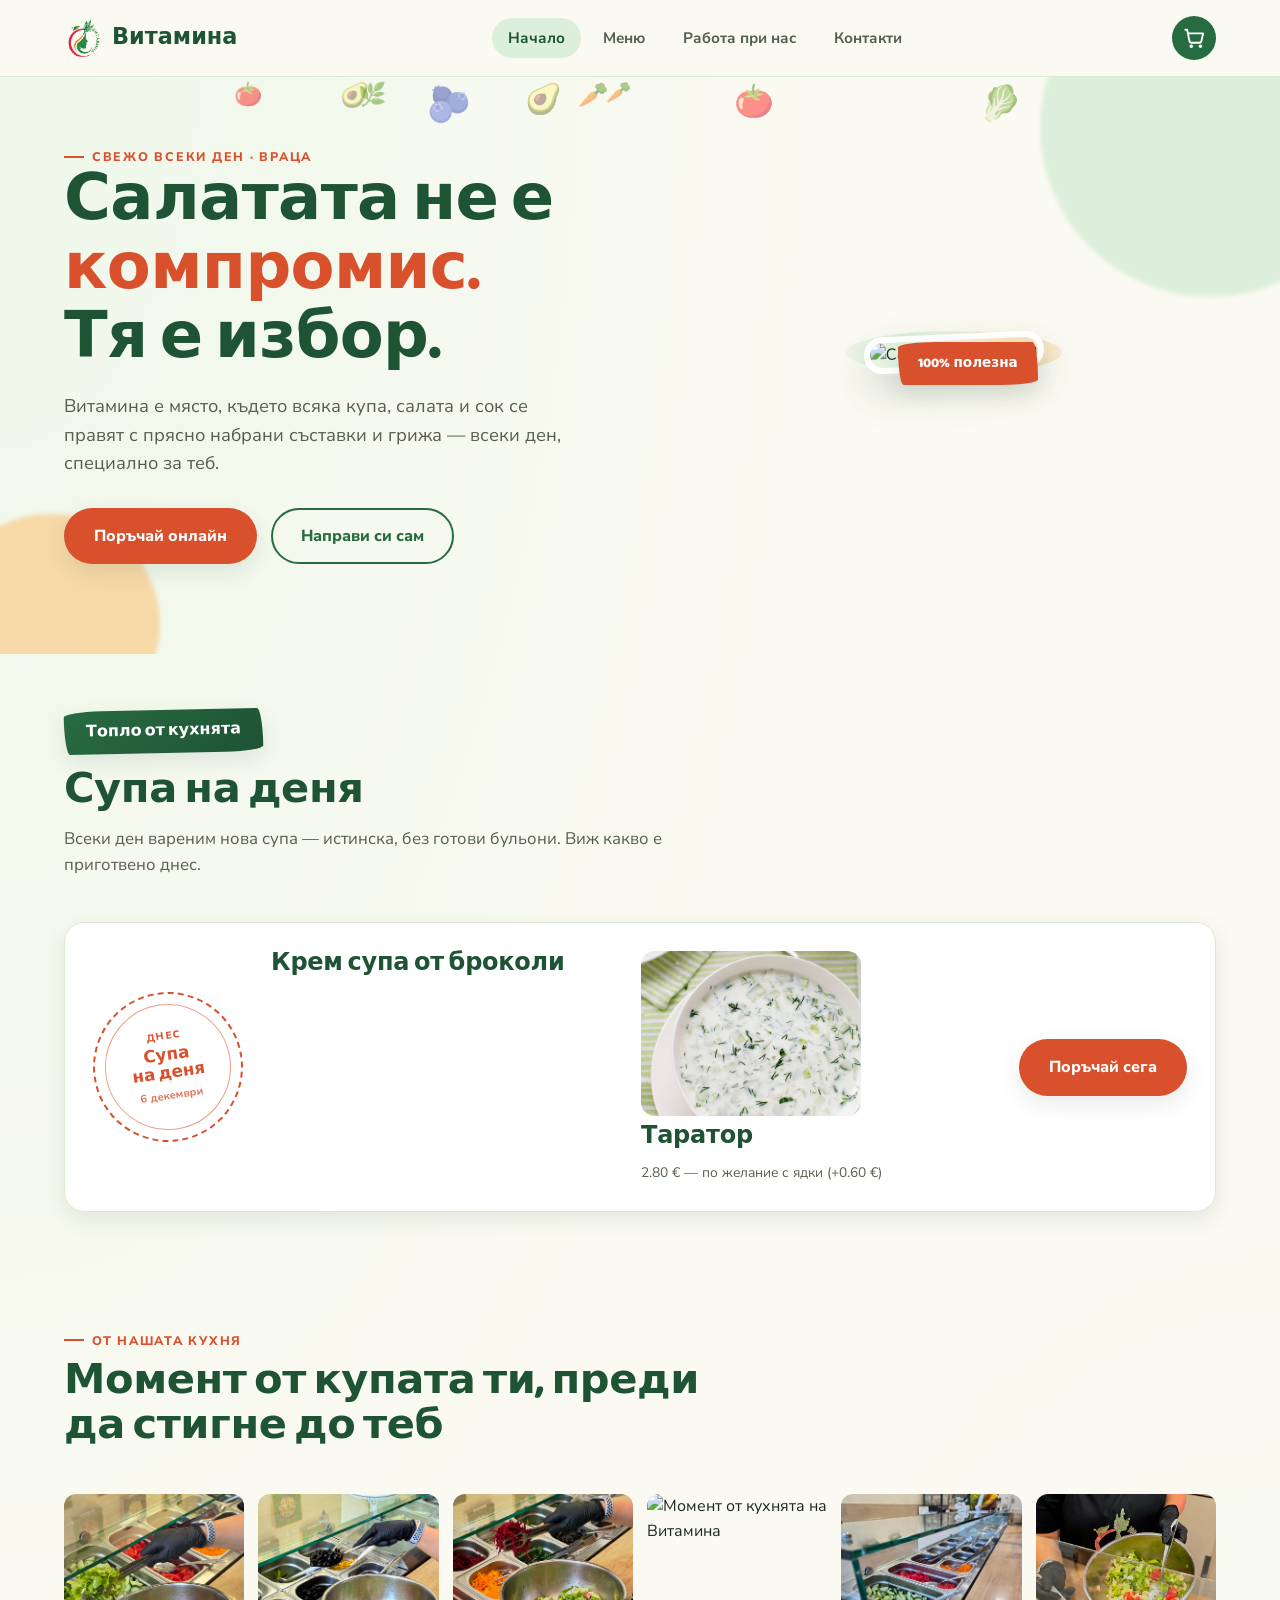
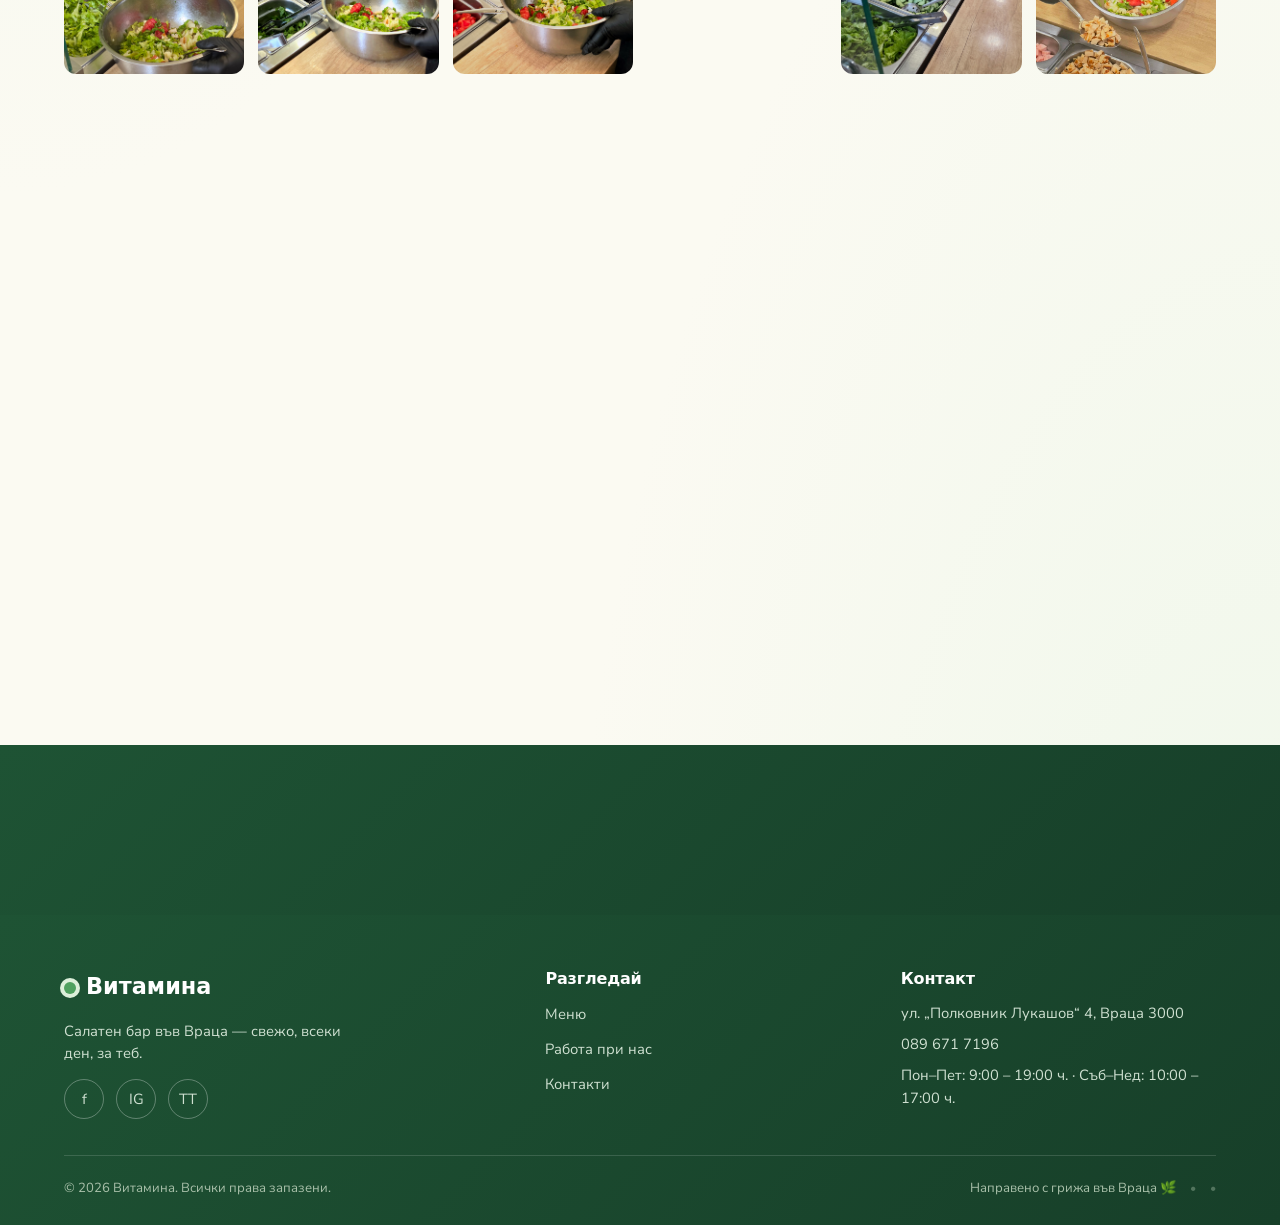
==== index.html @ b50dc4f5 "initial commit" ====
<!DOCTYPE html>
<html lang="bg">
<head>
<meta charset="UTF-8">
<meta name="viewport" content="width=device-width, initial-scale=1.0">
<title>Витамина — Салатен бар във Враца</title>
<meta name="description" content="Витамина е салатен бар във Враца — свежи салати, балансирани купи, бургери, фреш сокове, смутита и десерти всеки ден. Поръчай онлайн за вземане от място.">
<link rel="preconnect" href="https://fonts.googleapis.com">
<link href="https://fonts.googleapis.com/css2?family=Baloo+2:wght@500;600;700;800&family=Nunito+Sans:ital,wght@0,400;0,600;0,700;0,800;1,600&display=swap" rel="stylesheet">
<link rel="stylesheet" href="css/style.css">
<link rel="icon" href="logo-vitamina.png" type="image/png">
</head>
<body>

<header class="site-header">
  <nav class="nav">
    <a href="index.html" class="logo"><img src="logo-vitamina.png" alt="Витамина" class="logo-img">Витамина</a>
    <ul class="nav-links">
      <li><a href="index.html">Начало</a></li>
      <li><a href="menu.html">Меню</a></li>
      <li><a href="jobs.html">Работа при нас</a></li>
      <li><a href="contact.html">Контакти</a></li>
    </ul>
    <div class="nav-cta">
      <a href="cart.html" class="cart-link" aria-label="Количка" title="Количка"><svg viewBox="0 0 24 24" fill="none" stroke="currentColor" stroke-width="2" stroke-linecap="round" stroke-linejoin="round" width="22" height="22"><circle cx="9" cy="21" r="1"/><circle cx="19" cy="21" r="1"/><path d="M2.5 3h2l2.6 12.6a2 2 0 0 0 2 1.6h8.9a2 2 0 0 0 2-1.6L22 7H5.2"/></svg><span class="cart-badge hidden" data-cart-badge>0</span></a>
      <button class="nav-toggle" aria-label="Меню"><span></span></button>
    </div>
  </nav>
</header>

<main>

  <!-- HERO -->
  <section class="hero">
    <div class="leaf-field"></div>
    <div class="blob blob-a"></div>
    <div class="blob blob-b"></div>
    <div class="container hero-grid">
      <div class="reveal">
        <span class="eyebrow">Свежо всеки ден · Враца</span>
        <h1>Салатата не е<br><em>компромис.</em><br>Тя е избор.</h1>
        <p class="lead">Витамина е място, където всяка купа, салата и сок се правят с прясно набрани съставки и грижа — всеки ден, специално за теб.</p>
        <div class="hero-actions">
          <a href="menu.html" class="btn btn-primary">Поръчай онлайн</a>
          <a href="menu.html#menuTabs" class="btn btn-outline">Направи си сам</a>
        </div>
      </div>
      <div class="hero-art reveal">
        <div class="hero-art-frame">
          <div class="hero-art-blob"></div>
          <img src="cezar-salata.png" alt="Салата от Витамина" class="hero-art-img">
          <span class="hero-art-badge">100% полезна</span>
        </div>
      </div>
    </div>
  </section>

  <!-- SOUP OF THE DAY -->
  <section class="section-tight">
    <div class="container">
      <div class="section-head reveal">
        <span class="ribbon ribbon-sm">Топло от кухнята</span>
        <h2 style="margin-top:16px;">Супа на деня</h2>
        <p>Всеки ден вареним нова супа — истинска, без готови бульони. Виж какво е приготвено днес.</p>
      </div>
      <div class="soup-card reveal" id="soupCard"><!-- попълва се от script.js --></div>
    </div>
  </section>

  <!-- GALLERY STRIP -->
  <section class="section-tight">
    <div class="container">
      <div class="section-head reveal">
        <span class="eyebrow">От нашата кухня</span>
        <h2>Момент от купата ти, преди да стигне до теб</h2>
      </div>
      <div class="gallery-strip reveal-stagger" id="galleryStrip"><!-- попълва се от script.js --></div>
    </div>
  </section>

  <!-- ABOUT -->
  <section class="section">
    <div class="container about-grid">
      <div class="reveal">
        <img src="img/about/team-wall.jpg" alt="Интериорът на Витамина" class="about-photo" style="aspect-ratio:4/3.2; border-radius:24px; width:100%; object-fit:cover; display:block;">
      </div>
      <div class="reveal">
        <span class="eyebrow">За нас</span>
        <h2>Отворихме Витамина, защото Враца заслужава истинска здравословна кухня.</h2>
        <p style="color:var(--charcoal-soft); margin-top:16px;">Всичко тръгна от идеята, че бързата храна не трябва да означава компромис с качеството. В нашата кухня режем, печем и подправяме всеки ден — без готови миксове и без излишни добавки. Ако бързаш за обяд или искаш да ядеш по-съзнателно, тук винаги ще намериш нещо направено точно за теб.</p>
        <div class="about-stats">
          <div class="stat"><b>100%</b><span>Пресни съставки</span></div>
          <div class="stat"><b>35+</b><span>Продукта в менюто</span></div>
          <div class="stat"><b>35+</b><span>Съставки за твоята купа</span></div>
        </div>
      </div>
    </div>
  </section>

  <!-- CTA -->
  <section class="section-deep">
    <div class="container center reveal" style="max-width:640px;">
      <span class="eyebrow" style="justify-content:center;">Готов ли си?</span>
      <h2 style="margin-top:10px;">Направи си салата или бургер по твой вкус — ясна цена, ясни съставки.</h2>
      <div class="hero-actions" style="justify-content:center; margin-top:26px;">
        <a href="menu.html" class="btn btn-primary">Направи си сам</a>
        <a href="cart.html" class="btn btn-outline" style="border-color:#fff; color:#fff;">Поръчай сега</a>
      </div>
    </div>
  </section>

</main>

<footer class="site-footer">
  <div class="container">
    <div class="footer-grid">
      <div>
        <div class="logo" style="color:#fff;"><span class="dot"></span>Витамина</div>
        <p style="margin-top:14px; max-width:32ch;">Салатен бар във Враца — свежо, всеки ден, за теб.</p>
        <div class="footer-social">
          <a href="https://www.facebook.com/vitaminasaladbar/" target="_blank" rel="noopener" aria-label="Facebook">f</a>
          <a href="#" target="_blank" rel="noopener" aria-label="Instagram" data-contact-instagram>IG</a>
          <a href="#" target="_blank" rel="noopener" aria-label="TikTok" data-contact-tiktok>TT</a>
        </div>
      </div>
      <div>
        <h4>Разгледай</h4>
        <ul class="footer-links">
          <li><a href="menu.html">Меню</a></li>
          <li><a href="jobs.html">Работа при нас</a></li>
          <li><a href="contact.html">Контакти</a></li>
        </ul>
      </div>
      <div>
        <h4>Контакт</h4>
        <p data-contact-address>ул. „Полковник Лукашов“ 4, Враца 3000</p>
        <p style="margin-top:8px;"><a href="tel:+359896717196" data-contact-phone-href data-contact-phone>089 671 7196</a></p>
        <p style="margin-top:8px;" data-contact-hours>Всеки ден: 11:00 – 19:00 ч.</p>
      </div>
    </div>
    <div class="footer-bottom">
      <span>© <span id="year"></span> Витамина. Всички права запазени.</span>
      <span style="display:flex; align-items:center; gap:14px;">Направено с грижа във Враца 🌿 <a href="admin.html" style="opacity:.4; font-size:.75rem;">•</a> <a href="viewer.html" style="opacity:.4; font-size:.75rem;">•</a></span>
    </div>
  </div>
</footer>

<script src="https://cdn.jsdelivr.net/npm/@supabase/supabase-js@2/dist/umd/supabase.js"></script>
<script src="js/data.js"></script>
<script src="js/script.js"></script>
</body>
</html>
---- css/style.css ----
/* =========================================================
   ВИТАМИНА — Салатен бар, Враца
   Палитра, вдъхновена от реалното меню: зелени панделки,
   кремав фон, портокалови акценти, места за снимки.
   ========================================================= */

@import url('https://fonts.googleapis.com/css2?family=Baloo+2:wght@500;600;700;800&family=Nunito+Sans:ital,wght@0,400;0,600;0,700;0,800;1,600&display=swap');

:root{
  --green-900:#173F29;
  --green-800:#1E5334;
  --green-700:#276B41;
  --green-600:#347F4C;
  --green-500:#4FA05F;
  --green-400:#7CBE7C;
  --green-200:#DCEFDA;
  --green-100:#EEF7EA;
  --orange:#E8863D;
  --orange-soft:#F7D9A8;
  --tomato:#D9502D;
  --cream:#FBFAF2;
  --cream-card:#FFFFFF;
  --charcoal:#1F281F;
  --charcoal-soft:#54604F;
  --line:#DCE8D6;

  --font-display:'Baloo 2', system-ui, sans-serif;
  --font-body:'Nunito Sans', system-ui, sans-serif;

  --radius-crate:20px;
  --shadow-card:0 8px 22px rgba(23,63,41,0.10);
  --shadow-lift:0 18px 40px rgba(23,63,41,0.18);
  --brush:255px 15px 225px 15px/15px 225px 15px 255px;
}

*{ box-sizing:border-box; margin:0; padding:0; }
html{ scroll-behavior:smooth; }

body{
  background:
    radial-gradient(ellipse at top left, var(--green-100) 0%, transparent 45%),
    radial-gradient(ellipse at bottom right, var(--green-100) 0%, transparent 40%),
    var(--cream);
  color:var(--charcoal);
  font-family:var(--font-body);
  line-height:1.55;
  -webkit-font-smoothing:antialiased;
  overflow-x:hidden;
}

img{ max-width:100%; display:block; }
a{ color:inherit; text-decoration:none; }

h1,h2,h3,h4{
  font-family:var(--font-display);
  color:var(--green-800);
  line-height:1.08;
  font-weight:700;
  letter-spacing:-0.01em;
}

.container{ width:100%; max-width:1200px; margin:0 auto; padding:0 24px; }

.eyebrow{
  display:inline-flex; align-items:center; gap:8px;
  font-weight:800; font-size:0.78rem; letter-spacing:0.14em; text-transform:uppercase;
  color:var(--tomato);
}
.eyebrow::before{ content:""; width:20px; height:2px; background:var(--tomato); display:inline-block; }

/* =========================================================
   Ribbon banner — the signature "painted" category label
   ========================================================= */
.ribbon{
  position:relative;
  display:inline-block;
  background:linear-gradient(135deg, var(--green-700), var(--green-800));
  color:#fff;
  font-family:var(--font-display);
  font-weight:800;
  padding:14px 34px;
  border-radius:var(--brush);
  transform:rotate(-1.2deg);
  box-shadow:var(--shadow-card);
}
.ribbon.orange{ background:linear-gradient(135deg, var(--orange), #d9752c); }
.ribbon-lg{ font-size:1.9rem; padding:18px 46px; }
.ribbon-sm{ font-size:1rem; padding:9px 22px; border-radius:120px 18px 120px 18px/18px 120px 18px 120px; }

/* =========================================================
   Buttons
   ========================================================= */
.btn{
  display:inline-flex; align-items:center; justify-content:center; gap:10px;
  font-family:var(--font-body); font-weight:800; font-size:1rem;
  padding:14px 28px; border-radius:100px; border:2px solid transparent; cursor:pointer;
  transition:transform .18s ease, box-shadow .18s ease, background .18s ease, color .18s ease;
}
.btn:active{ transform:scale(0.97); }
.btn-primary{ background:var(--tomato); color:#fff; box-shadow:var(--shadow-card); }
.btn-primary:hover{ background:#c2431f; box-shadow:var(--shadow-lift); transform:translateY(-2px); }
.btn-secondary{ background:var(--green-700); color:#fff; }
.btn-secondary:hover{ background:var(--green-800); transform:translateY(-2px); }
.btn-outline{ background:transparent; border-color:var(--green-700); color:var(--green-700); }
.btn-outline:hover{ background:var(--green-700); color:#fff; }
.btn-ghost{ background:transparent; color:var(--green-700); border-color:var(--line); }
.btn-ghost:hover{ border-color:var(--green-700); }
.btn[disabled]{ opacity:.45; cursor:not-allowed; transform:none !important; box-shadow:none !important; }
.btn-block{ width:100%; }
.btn-sm{ padding:9px 18px; font-size:0.88rem; }

/* =========================================================
   Photo placeholders — leave room for real photography
   ========================================================= */
.img-placeholder{
  position:relative;
  display:flex; align-items:center; justify-content:center; flex-direction:column; gap:6px;
  background:
    repeating-linear-gradient(135deg, var(--green-100), var(--green-100) 10px, #fff 10px, #fff 20px);
  border:1.5px dashed var(--green-400);
  border-radius:16px;
  color:var(--green-600);
  overflow:hidden;
  isolation:isolate;
}
.img-placeholder::before{
  content:"";
  position:absolute; inset:0;
  background:linear-gradient(100deg, transparent 30%, rgba(255,255,255,.55) 50%, transparent 70%);
  background-size:200% 100%;
  animation:shimmer 3.2s ease-in-out infinite;
}
.img-placeholder .ph-icon{ font-size:1.7rem; }
.img-placeholder .ph-label{ font-size:0.72rem; font-weight:800; letter-spacing:.04em; text-transform:uppercase; }
@keyframes shimmer{ 0%{ background-position:200% 0; } 100%{ background-position:-200% 0; } }

.ph-hero{ aspect-ratio:1/1; border-radius:32px; }
.ph-card{ aspect-ratio:4/3; border-radius:14px; margin-bottom:12px; }
.ph-wide{ aspect-ratio:16/7; border-radius:24px; }
.ph-square-sm{ aspect-ratio:1/1; border-radius:12px; }

/* =========================================================
   Scroll reveal + hover motion
   ========================================================= */
.reveal{ opacity:0; transform:translateY(26px); transition:opacity .7s ease, transform .7s ease; }
.reveal.in-view{ opacity:1; transform:translateY(0); }
.reveal-stagger > *{ opacity:0; transform:translateY(22px); transition:opacity .6s ease, transform .6s ease; }
.reveal-stagger.in-view > *{ opacity:1; transform:translateY(0); }
.reveal-stagger.in-view > *:nth-child(1){ transition-delay:.02s; }
.reveal-stagger.in-view > *:nth-child(2){ transition-delay:.08s; }
.reveal-stagger.in-view > *:nth-child(3){ transition-delay:.14s; }
.reveal-stagger.in-view > *:nth-child(4){ transition-delay:.2s; }
.reveal-stagger.in-view > *:nth-child(5){ transition-delay:.26s; }
.reveal-stagger.in-view > *:nth-child(6){ transition-delay:.32s; }
.reveal-stagger.in-view > *:nth-child(n+7){ transition-delay:.36s; }

@media (prefers-reduced-motion: reduce){
  .reveal, .reveal-stagger > *{ opacity:1 !important; transform:none !important; transition:none !important; }
  .img-placeholder::before, .floaty, .blob, .leaf-drift{ animation:none !important; }
}

.floaty{ animation:floaty 5s ease-in-out infinite; }
@keyframes floaty{ 0%,100%{ transform:translateY(0);} 50%{ transform:translateY(-14px);} }

/* Ambient drifting leaves in hero */
.leaf-field{ position:absolute; inset:0; pointer-events:none; overflow:hidden; z-index:0; }
.leaf-drift{ position:absolute; font-size:1.6rem; opacity:.5; animation:drift 14s linear infinite; }
@keyframes drift{
  0%{ transform:translateY(110%) rotate(0deg); opacity:0; }
  10%{ opacity:.55; }
  90%{ opacity:.5; }
  100%{ transform:translateY(-30%) rotate(200deg); opacity:0; }
}

/* Blob background accents */
.blob{
  position:absolute; border-radius:50%;
  background:var(--green-200);
  filter:blur(2px);
  animation:blobmove 9s ease-in-out infinite;
  z-index:0;
}
@keyframes blobmove{
  0%,100%{ border-radius:42% 58% 65% 35%/45% 40% 60% 55%; transform:scale(1) rotate(0deg); }
  50%{ border-radius:60% 40% 35% 65%/55% 65% 35% 45%; transform:scale(1.06) rotate(8deg); }
}

/* =========================================================
   HEADER / NAV
   ========================================================= */
.site-header{
  position:sticky; top:0; z-index:100;
  background:rgba(251,250,242,0.92);
  backdrop-filter:blur(10px);
  border-bottom:1px solid var(--line);
}
.nav{ display:flex; align-items:center; justify-content:space-between; padding:16px 24px; max-width:1200px; margin:0 auto; }
.logo{ display:flex; align-items:center; gap:10px; font-family:var(--font-display); font-weight:800; font-size:1.4rem; color:var(--green-800); }
.logo .dot{ width:12px; height:12px; border-radius:50%; background:var(--green-500); box-shadow:0 0 0 4px var(--green-200); }
.logo-img{ height:38px; width:auto; display:block; }
.nav-links{ display:flex; align-items:center; gap:6px; list-style:none; }
.nav-links a{ padding:10px 16px; border-radius:100px; font-weight:700; font-size:0.95rem; color:var(--charcoal-soft); transition:background .15s ease, color .15s ease; }
.nav-links a:hover, .nav-links a.active{ background:var(--green-200); color:var(--green-800); }
.nav-cta{ display:flex; align-items:center; gap:10px; }
.nav-toggle{ display:none; width:44px; height:44px; border-radius:12px; border:2px solid var(--line); background:var(--cream-card); align-items:center; justify-content:center; cursor:pointer; }
.nav-toggle span, .nav-toggle span::before, .nav-toggle span::after{ content:""; display:block; width:20px; height:2px; background:var(--green-800); position:relative; transition:.2s; }
.nav-toggle span::before{ position:absolute; top:-6px; }
.nav-toggle span::after{ position:absolute; top:6px; }
@media (max-width:860px){
  .nav-links{ position:absolute; top:100%; left:0; right:0; flex-direction:column; align-items:stretch; background:var(--cream-card); padding:10px 20px 20px; border-bottom:1px solid var(--line); display:none; }
  .nav-links.open{ display:flex; }
  .nav-links a{ padding:12px 14px; }
  .nav-toggle{ display:flex; }
}

/* =========================================================
   HERO
   ========================================================= */
.hero{ position:relative; overflow:hidden; padding:64px 0 90px; }
.hero .blob-a{ width:340px; height:340px; top:-120px; right:-100px; }
.hero .blob-b{ width:220px; height:220px; bottom:-80px; left:-60px; background:var(--orange-soft); }
.hero-grid{ position:relative; z-index:1; display:grid; grid-template-columns:1.05fr 0.95fr; gap:48px; align-items:center; }
.hero h1{ font-size:clamp(2.4rem,5vw,4rem); margin-bottom:18px; }
.hero h1 em{ font-style:normal; color:var(--tomato); }
.hero p.lead{ font-size:1.15rem; color:var(--charcoal-soft); max-width:48ch; margin-bottom:30px; }
.hero-actions{ display:flex; gap:14px; flex-wrap:wrap; }
.hero-art{ position:relative; max-width:520px; margin:0 auto; }
.hero-art-frame{ position:relative; }
.hero-art-blob{
  position:absolute; inset:-8% -10%;
  background:
    radial-gradient(circle at 25% 25%, var(--green-200) 0%, transparent 55%),
    radial-gradient(circle at 78% 75%, var(--orange-soft) 0%, transparent 50%);
  border-radius:50%;
  z-index:0;
  animation:heroBlobFloat 7s ease-in-out infinite;
}
@keyframes heroBlobFloat{ 0%,100%{ transform:translateY(0) scale(1); } 50%{ transform:translateY(-10px) scale(1.03); } }
.hero-art-img{
  position:relative; z-index:1;
  width:100%; height:auto; display:block;
  border-radius:28px;
  border:6px solid #fff;
  box-shadow:var(--shadow-lift);
  transform:rotate(-2.5deg);
  transition:transform .35s ease, box-shadow .35s ease;
}
.hero-art-img:hover{ transform:rotate(0deg) scale(1.03); }
.hero-art-badge{
  position:absolute; bottom:-14px; right:6px; z-index:2;
  background:var(--tomato); color:#fff; font-family:var(--font-display); font-weight:800;
  font-size:0.85rem; padding:11px 20px;
  border-radius:120px 18px 120px 18px/18px 120px 18px 120px;
  box-shadow:var(--shadow-card);
  white-space:nowrap;
}

/* Stamp badge */
.stamp{
  position:relative; display:inline-flex; flex-direction:column; align-items:center; justify-content:center; text-align:center;
  width:150px; height:150px; border-radius:50%; border:2.5px dashed var(--tomato); color:var(--tomato);
  transform:rotate(-8deg); flex-shrink:0;
}
.stamp::before{ content:""; position:absolute; inset:10px; border-radius:50%; border:1.5px solid var(--tomato); opacity:.55; }
.stamp .stamp-eyebrow{ font-size:0.62rem; font-weight:800; letter-spacing:.14em; text-transform:uppercase; margin-bottom:2px; }
.stamp .stamp-word{ font-family:var(--font-display); font-weight:800; font-size:1.05rem; line-height:1.1; color:var(--tomato); }
.stamp .stamp-date{ font-size:0.68rem; font-weight:700; margin-top:4px; opacity:.8; }

/* =========================================================
   SECTION shells
   ========================================================= */
.section{ padding:88px 0; position:relative; }
.section-tight{ padding:56px 0; position:relative; }
.section-head{ max-width:640px; margin-bottom:44px; }
.section-head h2{ font-size:clamp(1.9rem,3.4vw,2.6rem); margin-top:10px; }
.section-head p{ color:var(--charcoal-soft); margin-top:12px; font-size:1.05rem; }
.section-alt{ background:var(--green-100); border-top:1px solid var(--line); border-bottom:1px solid var(--line); }
.section-deep{ background:linear-gradient(135deg, var(--green-800), var(--green-900)); color:#f2ede0; }
.section-deep h2, .section-deep .eyebrow{ color:#fff; }
.section-deep .eyebrow::before{ background:#fff; }
.section-deep p{ color:#cfe0d1; }

/* =========================================================
   SOUP OF THE DAY
   ========================================================= */
.soup-card{
  display:grid; grid-template-columns:150px 1fr auto; gap:28px; align-items:center;
  background:var(--cream-card); border:1px solid var(--line); border-radius:var(--radius-crate);
  padding:28px; box-shadow:var(--shadow-card);
}
.soup-card h3{ font-size:1.5rem; margin-bottom:6px; }
.soup-card p{ color:var(--charcoal-soft); }
.soup-meta{ display:flex; gap:16px; margin-top:12px; flex-wrap:wrap; }
.soup-meta span{ font-size:0.82rem; font-weight:700; color:var(--green-800); background:var(--green-200); padding:6px 12px; border-radius:100px; }
@media (max-width:720px){ .soup-card{ grid-template-columns:1fr; text-align:center; justify-items:center; } }

/* =========================================================
   Seasonal produce / crate cards
   ========================================================= */
.crate-grid{ display:grid; grid-template-columns:repeat(auto-fit, minmax(190px,1fr)); gap:20px; }
.crate{
  background:var(--cream-card); border:1px solid var(--line); border-radius:var(--radius-crate); padding:22px;
  transition:transform .22s ease, box-shadow .22s ease; position:relative; overflow:hidden;
}
.crate:hover{ transform:translateY(-6px) rotate(-0.4deg); box-shadow:var(--shadow-lift); }
.crate .icon{ width:52px; height:52px; border-radius:14px; background:var(--green-200); display:flex; align-items:center; justify-content:center; margin-bottom:16px; font-size:1.5rem; }
.crate h4{ font-size:1.08rem; margin-bottom:6px; }
.crate p{ color:var(--charcoal-soft); font-size:0.92rem; }
.crate .tag{ position:absolute; top:16px; right:16px; font-size:0.68rem; font-weight:800; color:var(--tomato); letter-spacing:.05em; text-transform:uppercase; }

/* =========================================================
   About
   ========================================================= */
.about-grid{ display:grid; grid-template-columns:1fr 1fr; gap:56px; align-items:center; }
.about-stats{ display:grid; grid-template-columns:repeat(3,1fr); gap:16px; margin-top:28px; }
.stat{ border-left:3px solid var(--green-500); padding-left:14px; }
.stat b{ display:block; font-family:var(--font-display); font-size:1.8rem; color:var(--green-800); }
.stat span{ font-size:0.82rem; color:var(--charcoal-soft); }
@media (max-width:900px){ .hero-grid, .about-grid{ grid-template-columns:1fr; } .hero-art{ order:-1; max-width:380px; } }

/* =========================================================
   FOOTER
   ========================================================= */
.site-footer{ background:linear-gradient(135deg, var(--green-800), var(--green-900)); color:#e7efe3; padding:56px 0 26px; }
.footer-grid{ display:grid; grid-template-columns:1.4fr 1fr 1fr; gap:40px; padding-bottom:36px; border-bottom:1px solid rgba(255,255,255,0.14); }
.footer-grid h4{ color:#fff; font-size:1rem; margin-bottom:14px; }
.footer-grid p, .footer-grid a{ color:#cfe0d1; font-size:0.92rem; }
.footer-links{ list-style:none; display:flex; flex-direction:column; gap:10px; }
.footer-links a:hover{ color:#fff; }
.footer-social{ display:flex; gap:12px; margin-top:14px; }
.footer-social a{ width:40px; height:40px; border-radius:50%; border:1.5px solid rgba(255,255,255,0.3); display:flex; align-items:center; justify-content:center; transition:.2s; }
.footer-social a:hover{ background:#fff; color:var(--green-800); transform:translateY(-3px); }
.footer-bottom{ padding-top:22px; display:flex; justify-content:space-between; flex-wrap:wrap; gap:10px; font-size:0.82rem; color:#a9c0aa; }
@media (max-width:760px){ .footer-grid{ grid-template-columns:1fr; } }

/* =========================================================
   MENU PAGE
   ========================================================= */
.menu-tabs{ display:flex; gap:10px; flex-wrap:wrap; margin-bottom:36px; }
.menu-tab{
  padding:10px 20px; border-radius:100px; border:1.5px solid var(--line); background:var(--cream-card);
  font-weight:700; font-size:0.92rem; cursor:pointer; transition:.15s;
}
.menu-tab:hover{ border-color:var(--green-500); transform:translateY(-2px); }
.menu-tab.active{ background:var(--green-700); border-color:var(--green-700); color:#fff; }

.menu-grid{ display:grid; grid-template-columns:repeat(auto-fill, minmax(270px,1fr)); gap:20px; }
.menu-item{
  background:var(--cream-card); border:1px solid var(--line); border-radius:16px; padding:16px; cursor:pointer;
  transition:transform .2s, box-shadow .2s, border-color .2s; display:flex; flex-direction:column; gap:8px;
}
.menu-item:hover{ transform:translateY(-5px); box-shadow:var(--shadow-card); border-color:var(--green-500); }
.menu-item.selected{ border-color:var(--tomato); box-shadow:0 0 0 2px var(--tomato) inset; }
.menu-item-top{ display:flex; justify-content:space-between; gap:10px; align-items:flex-start; }
.menu-item h4{ font-size:1.05rem; }
.menu-item .price{ font-weight:800; color:var(--tomato); white-space:nowrap; font-size:0.95rem; }
.menu-item .price small{ display:block; font-weight:700; color:var(--charcoal-soft); font-size:0.7rem; }
.menu-item .desc{ font-size:0.86rem; color:var(--charcoal-soft); flex-grow:1; }
.menu-item .weight-pill{ align-self:flex-start; font-size:0.74rem; font-weight:700; background:var(--green-200); color:var(--green-800); padding:5px 11px; border-radius:100px; }

/* Detail / info panel replaces nutrition panel */
.detail-panel{ position:sticky; top:96px; background:var(--green-800); color:#fff; border-radius:20px; padding:22px; overflow:hidden; }
.detail-panel h3{ color:#fff; font-size:1.2rem; margin-top:14px; }
.detail-panel .sub{ color:#bcd4bd; font-size:0.86rem; margin-top:6px; margin-bottom:6px; }
.detail-panel .dp-price{ font-family:var(--font-display); font-size:2.1rem; font-weight:800; margin-top:14px; }
.detail-panel .dp-price small{ font-size:0.9rem; font-weight:700; color:#bcd4bd; margin-left:6px; }
.detail-panel .dp-weight{ display:inline-block; margin-top:10px; font-size:0.8rem; font-weight:700; background:rgba(255,255,255,0.14); padding:6px 12px; border-radius:100px; }
.detail-empty{ color:#bcd4bd; font-size:0.92rem; padding:20px 0; text-align:center; }
.detail-panel .ph-card{ margin-bottom:0; }

/* Build your own — price calculator */
.builder-wrap{ display:grid; grid-template-columns:1fr 380px; gap:32px; align-items:flex-start; }
.builder-step{ margin-bottom:30px; }
.builder-step h4{
  font-size:0.82rem; font-weight:800; letter-spacing:.06em; text-transform:uppercase; color:var(--charcoal-soft);
  margin-bottom:14px; display:flex; align-items:center; gap:10px;
}
.builder-step h4 .num{ width:24px; height:24px; border-radius:50%; background:var(--green-700); color:#fff; display:flex; align-items:center; justify-content:center; font-size:0.72rem; }
.ingredient-grid{ display:grid; grid-template-columns:repeat(auto-fill, minmax(150px,1fr)); gap:12px; }
.ingredient{ position:relative; background:var(--cream-card); border:1.5px solid var(--line); border-radius:14px; padding:14px; cursor:pointer; transition:.15s; user-select:none; }
.ingredient:hover{ border-color:var(--green-500); transform:translateY(-2px); }
.ingredient.active{ border-color:var(--green-500); background:var(--green-100); }
.ingredient .name{ font-weight:700; font-size:0.9rem; }
.ingredient .meta{ font-size:0.76rem; color:var(--charcoal-soft); margin-top:3px; }
.ing-qty{ position:absolute; top:-8px; right:-8px; background:var(--green-700); color:#fff; font-size:0.72rem; font-weight:700; line-height:1; padding:4px 7px; border-radius:999px; box-shadow:0 2px 4px rgba(0,0,0,0.15); }

.bowl-summary{ position:sticky; top:96px; background:var(--cream-card); border:1.5px solid var(--line); border-radius:20px; padding:26px; }
.bowl-summary h3{ font-size:1.15rem; margin-bottom:4px; }
.bowl-summary .sub{ font-size:0.84rem; color:var(--charcoal-soft); margin-bottom:16px; }
.bowl-line-list{ display:flex; flex-direction:column; gap:8px; margin-bottom:14px; max-height:220px; overflow-y:auto; }
.bowl-line{ display:flex; justify-content:space-between; align-items:center; font-size:0.86rem; color:var(--charcoal-soft); }
.bowl-line-right{ display:flex; align-items:center; gap:8px; }
.bowl-line-minus{ width:20px; height:20px; flex:none; border:1.5px solid var(--line); border-radius:50%; background:#fff; color:var(--charcoal-soft); font-size:0.85rem; line-height:1; cursor:pointer; display:flex; align-items:center; justify-content:center; padding:0; transition:.15s; }
.bowl-line-minus:hover{ border-color:#c0392b; color:#c0392b; }
.bowl-empty{ font-size:0.9rem; color:var(--charcoal-soft); text-align:center; padding:14px 0; }
.bowl-count{ font-size:0.82rem; font-weight:700; color:var(--green-700); margin-bottom:10px; }
.bowl-count.warn{ color:var(--tomato); }
.bowl-total{ display:flex; justify-content:space-between; align-items:baseline; padding-top:14px; margin-top:6px; border-top:1px dashed var(--line); }
.bowl-total b{ font-family:var(--font-display); font-size:1.7rem; color:var(--green-800); transition:transform .18s ease; }
.bowl-total b.pulse{ transform:scale(1.15); }
.bowl-actions{ display:flex; flex-direction:column; gap:10px; margin-top:18px; }
.bowl-nutrition{ background:var(--green-800); color:#fff; border-radius:16px; padding:18px 20px; margin-top:16px; }
.bowl-nutrition h4{ color:#fff; margin-bottom:10px; font-size:0.95rem; }
.bowl-nutrition .calc-stat{ padding:6px 0; }
.bowl-nutrition .calc-stat b{ font-size:1.1rem; }
.bowl-nutrition .calc-note{ margin-top:8px; }
.dressing-select{ width:100%; border:1.5px solid var(--line); border-radius:12px; padding:12px 14px; font-family:var(--font-body); font-size:0.92rem; background:#fff; }
.wrap-toggle{ display:flex; align-items:center; justify-content:space-between; background:var(--green-100); border-radius:12px; padding:12px 14px; margin-top:16px; cursor:pointer; }
.wrap-toggle span{ font-weight:700; font-size:0.9rem; }
.switch{ width:42px; height:24px; border-radius:100px; background:var(--line); position:relative; transition:.2s; flex-shrink:0; }
.switch::after{ content:""; position:absolute; top:2px; left:2px; width:20px; height:20px; border-radius:50%; background:#fff; transition:.2s; box-shadow:0 1px 3px rgba(0,0,0,.2); }
.switch.on{ background:var(--green-600); }
.switch.on::after{ transform:translateX(18px); }

/* =========================================================
   ORDER PAGE
   ========================================================= */
.daily-banner{
  background:linear-gradient(135deg, var(--green-800), var(--green-900)); color:#fff; border-radius:24px; padding:34px;
  display:flex; align-items:center; gap:28px; flex-wrap:wrap; margin-bottom:52px; position:relative; overflow:hidden;
}
.daily-banner .stamp{ border-color:#fff; color:#fff; }
.daily-banner .stamp::before{ border-color:#fff; }
.daily-banner .stamp-word, .daily-banner .stamp-eyebrow, .daily-banner .stamp-date{ color:#fff; }
.daily-banner-text h3{ color:#fff; font-size:1.4rem; }
.daily-banner-text p{ color:#cfe0d1; margin-top:6px; }

.form-card{ background:var(--cream-card); border:1px solid var(--line); border-radius:20px; padding:34px; box-shadow:var(--shadow-card); }
.form-row{ display:grid; grid-template-columns:1fr 1fr; gap:16px; }
.field{ margin-bottom:18px; }
.field label{ display:block; font-weight:700; font-size:0.88rem; margin-bottom:7px; color:var(--green-800); }
.field input, .field select, .field textarea{
  width:100%; border:1.5px solid var(--line); border-radius:12px; padding:12px 14px; font-family:var(--font-body); font-size:0.95rem; background:#fff; transition:.15s;
}
.field input:focus, .field select:focus, .field textarea:focus{ outline:none; border-color:var(--green-500); box-shadow:0 0 0 3px var(--green-200); }
.field input.field-invalid{ border-color:#c0392b; }
.field input.field-invalid:focus{ box-shadow:0 0 0 3px rgba(192,57,43,0.18); }
.field textarea{ resize:vertical; min-height:100px; }
.form-note{ font-size:0.82rem; color:var(--charcoal-soft); margin-top:10px; }
.hours-list{ list-style:none; margin-top:2px; }
.hours-list li{ font-size:0.92rem; color:var(--charcoal-soft); line-height:1.5; }
.hours-notice{
  display:flex; align-items:flex-start; gap:12px; background:var(--orange-soft); border:1.5px solid var(--orange);
  border-radius:16px; padding:16px 18px; margin-bottom:20px; color:var(--charcoal-soft); font-size:0.92rem; font-weight:600;
}
.hours-notice .icon{ font-size:1.3rem; line-height:1; flex-shrink:0; }
.hours-notice.hidden{ display:none; }
.form-actions{ display:flex; gap:12px; flex-wrap:wrap; margin-top:8px; }
@media (max-width:640px){ .form-row{ grid-template-columns:1fr; } }

/* =========================================================
   CONTACT PAGE
   ========================================================= */
.contact-grid{ display:grid; grid-template-columns:1fr 1fr; gap:40px; align-items:start; }
.contact-card{ background:var(--cream-card); border:1px solid var(--line); border-radius:20px; padding:30px; display:flex; gap:16px; align-items:flex-start; margin-bottom:16px; transition:transform .18s ease; }
.contact-card:hover{ transform:translateX(4px); }
.contact-card .icon{ width:48px; height:48px; border-radius:14px; background:var(--green-200); display:flex; align-items:center; justify-content:center; font-size:1.3rem; flex-shrink:0; }
.contact-card h4{ font-size:1.05rem; margin-bottom:4px; }
.contact-card p, .contact-card a{ color:var(--charcoal-soft); font-size:0.94rem; }
.contact-card a:hover{ color:var(--tomato); }
.map-wrap{ border-radius:20px; overflow:hidden; border:1px solid var(--line); aspect-ratio:4/3.4; }
.map-wrap iframe{ width:100%; height:100%; border:0; }
@media (max-width:900px){ .contact-grid{ grid-template-columns:1fr; } }

/* =========================================================
   Page hero (secondary pages)
   ========================================================= */
.page-hero{ padding:56px 0 20px; position:relative; }
.page-hero h1{ font-size:clamp(2rem,4vw,3rem); }
.page-hero p{ color:var(--charcoal-soft); max-width:60ch; margin-top:12px; font-size:1.05rem; }

/* Gallery strip — for "leave room for photos" */
.gallery-strip{ display:grid; grid-template-columns:repeat(6,1fr); gap:14px; }
@media (max-width:900px){ .gallery-strip{ grid-template-columns:repeat(3,1fr); } }
@media (max-width:560px){ .gallery-strip{ grid-template-columns:repeat(2,1fr); } }

/* Utility */
.mt-0{ margin-top:0; }
.center{ text-align:center; }
.hidden{ display:none !important; }
.toast{
  position:fixed; bottom:24px; left:50%; transform:translateX(-50%) translateY(20px);
  background:var(--green-800); color:#fff; padding:14px 24px; border-radius:100px; font-weight:700; font-size:0.9rem;
  box-shadow:var(--shadow-lift); opacity:0; pointer-events:none; transition:.25s ease; z-index:200;
}
.toast.show{ opacity:1; transform:translateX(-50%) translateY(0); pointer-events:auto; }

/* =========================================================
   КОЛИЧКА — икона с брояч в навигацията
   ========================================================= */
.cart-link{
  position:relative; display:inline-flex; align-items:center; justify-content:center;
  width:44px; height:44px; border-radius:50%; background:var(--green-700); color:#fff;
  transition:background .15s ease, transform .15s ease; flex-shrink:0;
}
.cart-link:hover{ background:var(--green-800); transform:translateY(-1px); }
.cart-link svg{ width:22px; height:22px; }
.cart-badge{
  position:absolute; top:-6px; right:-6px; min-width:20px; height:20px; padding:0 5px;
  border-radius:100px; background:var(--tomato); color:#fff; font-size:0.7rem; font-weight:800;
  display:flex; align-items:center; justify-content:center; box-shadow:0 2px 6px rgba(0,0,0,.25);
  border:2px solid var(--cream-card);
}

/* Add-to-cart buttons inside menu cards */
.menu-item{ display:flex; flex-direction:column; }

/* =========================================================
   МЕНЮ — раздели, DIY табло
   ========================================================= */
.menu-tab-diy{ background:var(--orange-soft); border-color:var(--orange); }
.menu-tab-diy.active{ background:var(--orange); border-color:var(--orange); color:#fff; }

.diy-type-grid{ display:grid; grid-template-columns:repeat(4,1fr); gap:16px; margin-bottom:36px; }
.diy-type-card{
  background:var(--cream-card); border:2px solid var(--line); border-radius:18px; padding:22px 16px;
  display:flex; flex-direction:column; align-items:center; gap:8px; cursor:pointer; transition:.18s ease;
  font-family:var(--font-body); text-align:center;
}
.diy-type-card:hover{ transform:translateY(-4px); border-color:var(--green-500); box-shadow:var(--shadow-card); }
.diy-type-card.active{ border-color:var(--tomato); background:var(--green-100); }
.diy-icon{ font-size:2rem; }
.diy-name{ font-weight:800; color:var(--green-800); font-size:0.95rem; }
@media (max-width:760px){ .diy-type-grid{ grid-template-columns:repeat(2,1fr); } }

.bowl-min-note{
  margin-top:10px; font-size:0.82rem; font-weight:700; color:var(--tomato);
  background:#fbe7e0; border-radius:10px; padding:8px 12px;
}
.bowl-min-note.hidden{ display:none; }
.field.hidden{ display:none; }
.wrap-toggle.hidden{ display:none; }

/* =========================================================
   КАЛКУЛАТОР НА КАЛОРИИ / МАКРОНУТРИЕНТИ
   ========================================================= */
.calc-wrap{ display:grid; grid-template-columns:1.1fr 0.9fr; gap:28px; align-items:start; background:var(--cream-card); border:1.5px solid var(--line); border-radius:24px; padding:30px; }
.calc-picker label{ display:block; font-weight:700; font-size:0.88rem; margin-bottom:8px; color:var(--green-800); }
.calc-picked-list{ margin-top:16px; display:flex; flex-direction:column; gap:8px; max-height:220px; overflow-y:auto; }
.calc-line{ display:flex; justify-content:space-between; align-items:center; background:var(--green-100); border-radius:10px; padding:8px 12px; font-size:0.86rem; }
.calc-nutnote{ font-style:italic; opacity:0.7; font-size:0.82em; }
.calc-line-actions{ display:flex; gap:6px; }
.calc-line-actions button{ width:24px; height:24px; border-radius:50%; border:1.5px solid var(--line); background:#fff; cursor:pointer; font-weight:800; line-height:1; }
.calc-line-actions button:hover{ border-color:var(--green-500); }
.calc-results{ background:var(--green-800); color:#fff; border-radius:18px; padding:24px; }
.calc-results h4{ color:#fff; margin-bottom:16px; font-size:1.05rem; }
.calc-stat{ display:flex; justify-content:space-between; align-items:baseline; padding:8px 0; border-bottom:1px dashed rgba(255,255,255,0.18); }
.calc-stat span{ color:#cfe0d1; font-size:0.88rem; }
.calc-stat b{ font-family:var(--font-display); font-size:1.3rem; }
.calc-stat small{ color:#bcd4bd; margin-left:4px; }
.calc-note{ font-size:0.76rem; color:#bcd4bd; margin-top:12px; }
.calc-results .btn-ghost{ border-color:rgba(255,255,255,0.4); color:#fff; margin-top:14px; }
.calc-results .btn-ghost:hover{ border-color:#fff; }
@media (max-width:760px){ .calc-wrap{ grid-template-columns:1fr; } }

/* =========================================================
   КОЛИЧКА / CART страница
   ========================================================= */
.cart-list{ display:flex; flex-direction:column; gap:14px; margin-bottom:24px; }
.cart-line{
  display:grid; grid-template-columns:1fr auto auto; gap:16px; align-items:center;
  background:var(--cream-card); border:1.5px solid var(--line); border-radius:16px; padding:16px 18px;
}
.cart-line-info h4{ font-size:1rem; margin-bottom:4px; }
.cart-line-details{ font-size:0.8rem; color:var(--charcoal-soft); margin-bottom:6px; }
.cart-line-nut{ font-size:0.78rem; color:var(--charcoal-soft); margin-bottom:6px; opacity:0.85; }
.cart-line-note{ font-size:0.82rem; color:var(--green-800); background:var(--green-200); padding:4px 9px; border-radius:8px; margin-bottom:6px; display:inline-block; font-weight:700; }
.cart-line-minnote{ font-size:0.78rem; color:#8a4c14; margin-bottom:6px; }
.cart-line-price{ font-size:0.86rem; font-weight:700; color:var(--tomato); }
.cart-line-qty{ display:flex; align-items:center; gap:10px; background:var(--green-100); border-radius:100px; padding:6px 12px; }
.cart-line-qty button{ width:26px; height:26px; border-radius:50%; border:none; background:var(--green-700); color:#fff; font-weight:800; cursor:pointer; }
.cart-line-qty span{ font-weight:800; min-width:16px; text-align:center; }
.cart-line-remove{ border:none; background:transparent; color:var(--charcoal-soft); cursor:pointer; font-size:1.1rem; }
.cart-line-remove:hover{ color:var(--tomato); }
.cart-empty{ text-align:center; padding:40px 0; color:var(--charcoal-soft); }
.cart-summary{ display:flex; justify-content:space-between; align-items:baseline; padding:18px 0; border-top:2px solid var(--line); margin-top:6px; }
.cart-summary b{ font-family:var(--font-display); font-size:1.7rem; color:var(--green-800); }
@media (max-width:640px){ .cart-line{ grid-template-columns:1fr; } }

/* =========================================================
   ADMIN — супа на деня (не е част от навигацията)
   ========================================================= */
.admin-card{ max-width:560px; margin:0 auto; background:var(--cream-card); border:1.5px solid var(--line); border-radius:20px; padding:32px; }
.admin-status{ background:var(--green-100); border-radius:12px; padding:14px 16px; font-size:0.9rem; margin:16px 0 22px; }
.admin-tag{ display:inline-block; margin-left:6px; font-size:0.7rem; font-weight:800; color:#fff; background:var(--tomato); padding:3px 9px; border-radius:100px; }

/* =========================================================
   ADMIN — вход, табове, статистики, таблици с поръчки/кандидатури
   ========================================================= */
.admin-login{ min-height:56vh; display:flex; align-items:center; justify-content:center; padding:30px 20px; }
.admin-login .admin-card{ text-align:center; }
.admin-login .icon{ width:46px; height:46px; color:var(--green-600); margin:0 auto 12px; }
.btn-danger{ background:var(--tomato); color:#fff; }
.btn-danger:hover{ background:#b23a1c; }
.admin-bar{ display:flex; justify-content:space-between; align-items:center; padding:8px 0 20px; flex-wrap:wrap; gap:12px; }
.admin-tabs{ display:flex; gap:10px; margin:10px 0 24px; flex-wrap:wrap; }
.stat-row{ display:grid; grid-template-columns:repeat(4,1fr); gap:16px; margin-bottom:28px; }
.stat-card{ background:var(--cream-card); border:1px solid var(--line); border-radius:16px; padding:18px; text-align:center; }
.stat-card .num{ font-family:var(--font-display); font-size:1.8rem; color:var(--green-800); font-weight:800; }
.stat-card .lab{ font-size:0.78rem; color:var(--charcoal-soft); }
.table-wrap{ overflow-x:auto; background:var(--cream-card); border-radius:16px; border:1px solid var(--line); }
table.data-table{ width:100%; border-collapse:collapse; min-width:720px; }
table.data-table th, table.data-table td{ padding:12px 14px; text-align:left; font-size:0.85rem; border-bottom:1px solid var(--line); vertical-align:top; }
table.data-table th{ background:var(--green-100); color:var(--green-800); font-weight:800; }
table.data-table tr:last-child td{ border-bottom:none; }
.status-pill{ padding:3px 10px; border-radius:999px; font-size:0.72rem; font-weight:800; white-space:nowrap; }
.status-new{ background:var(--orange-soft); color:#8a4c14; }
.status-done{ background:var(--green-200); color:var(--green-800); }
.status-delayed{ background:#FCE4D6; color:#9A4A1E; }
.item-note-flag{ display:inline-block; margin-top:3px; font-size:0.78rem; font-weight:800; color:#B23A1C; background:#FDEDEA; padding:2px 8px; border-radius:6px; }
.order-actions{ display:flex; flex-wrap:wrap; gap:6px; }
.delay-picker{ display:none; flex-wrap:wrap; gap:6px; margin-top:8px; }
.items-list{ margin:0; padding-left:18px; font-size:0.8rem; }
.empty-state{ text-align:center; padding:50px 20px; color:var(--charcoal-soft); }
@media (max-width:760px){ .stat-row{ grid-template-columns:repeat(2,1fr); } }

/* =========================================================
   Responsive two-column layout helpers (меню/количка/кариери)
   — заменят inline grid-template-columns, за да се сгъват на мобилно
   ========================================================= */
.two-col-menu{ display:grid; grid-template-columns:1fr 320px; gap:32px; align-items:flex-start; }
.two-col-cart{ display:grid; grid-template-columns:1.2fr 0.8fr; gap:32px; align-items:flex-start; }
.two-col-jobs{ display:grid; grid-template-columns:1fr 1.3fr; gap:32px; align-items:flex-start; }
@media (max-width:900px){
  .two-col-menu{ grid-template-columns:1fr; }
  .two-col-cart{ grid-template-columns:1fr; }
  .two-col-jobs{ grid-template-columns:1fr; }
  .two-col-menu .detail-panel{ position:static; order:-1; }
  .two-col-cart > .reveal:last-child{ order:-1; }
}
@media (max-width:640px){
  .stat-row{ grid-template-columns:1fr 1fr; }
  .page-hero h1{ font-size:1.7rem; }
  .diy-type-grid{ grid-template-columns:1fr 1fr; }
  table.data-table{ font-size:0.78rem; }
}

/* =========================================================
   Модалка за бележка към продукта (при "Добави в количката")
   ========================================================= */
.note-modal-overlay{
  position:fixed; inset:0; z-index:1000;
  background:rgba(23,63,41,0.32);
  backdrop-filter:blur(2px);
  display:flex; align-items:center; justify-content:center;
  padding:20px;
  animation:noteFadeIn 0.18s ease;
}
.note-modal-overlay.closing{ animation:noteFadeOut 0.15s ease forwards; }
@keyframes noteFadeIn{ from{ opacity:0; } to{ opacity:1; } }
@keyframes noteFadeOut{ from{ opacity:1; } to{ opacity:0; } }
.note-modal{
  background:#fff;
  border-radius:var(--radius-crate);
  box-shadow:var(--shadow-lift);
  padding:28px 26px;
  width:100%; max-width:420px;
  transform:translateY(0);
  animation:noteSlideUp 0.2s ease;
}
@keyframes noteSlideUp{ from{ transform:translateY(14px); opacity:0; } to{ transform:translateY(0); opacity:1; } }
.note-modal h3{
  font-family:var(--font-display); color:var(--green-800);
  font-size:1.15rem; margin-bottom:8px;
}
.note-modal p{
  color:var(--charcoal-soft); font-size:0.86rem; margin-bottom:14px; line-height:1.4;
}
.note-modal textarea{
  width:100%; border:1.5px solid var(--line); border-radius:14px;
  padding:12px 14px; font-family:var(--font-body); font-size:0.92rem;
  color:var(--charcoal); resize:vertical; min-height:80px;
  background:var(--green-100);
  transition:border-color 0.15s ease, box-shadow 0.15s ease;
}
.note-modal textarea:focus{
  outline:none; border-color:var(--green-500); box-shadow:0 0 0 3px var(--green-200);
  background:#fff;
}
.note-modal-actions{
  display:flex; justify-content:flex-end; gap:10px; margin-top:18px;
}
.note-modal-actions .btn{ padding:10px 20px; font-size:0.86rem; }
@media (max-width:480px){
  .note-modal{ padding:22px 18px; }
  .note-modal-actions{ flex-direction:column-reverse; }
  .note-modal-actions .btn{ width:100%; text-align:center; }
}

/* =========================================================
   Спиране на онлайн поръчките (админ бутон + overlay в количката)
   ========================================================= */
.ordering-pause-bar{
  display:flex; align-items:center; gap:14px; flex-wrap:wrap;
  margin-bottom:20px; padding:14px 18px;
  background:var(--green-100); border-radius:16px;
}

.pause-overlay{
  position:fixed; inset:0; z-index:1100;
  background:rgba(23,63,41,0.45);
  backdrop-filter:blur(6px);
  display:flex; align-items:center; justify-content:center;
  padding:24px;
  animation:noteFadeIn 0.2s ease;
}
.pause-overlay.closing{ animation:noteFadeOut 0.15s ease forwards; }
.pause-overlay-card{
  position:relative;
  background:#fff;
  border-radius:var(--radius-crate);
  box-shadow:var(--shadow-lift);
  padding:44px 36px;
  width:100%; max-width:480px;
  text-align:center;
  animation:noteSlideUp 0.22s ease;
}
.pause-overlay-icon{ font-size:2.4rem; margin-bottom:14px; }
.pause-overlay-card p{
  font-family:var(--font-display); font-weight:700;
  font-size:1.25rem; line-height:1.45; color:var(--green-800);
}
.pause-overlay-close{
  position:absolute; top:14px; right:14px;
  width:36px; height:36px; border-radius:50%;
  border:none; background:var(--green-100); color:var(--green-800);
  font-size:1.1rem; font-weight:800; cursor:pointer;
  display:flex; align-items:center; justify-content:center;
  transition:background 0.15s ease;
}
.pause-overlay-close:hover{ background:var(--green-200); }
@media (max-width:480px){
  .pause-overlay-card{ padding:34px 24px; }
  .pause-overlay-card p{ font-size:1.1rem; }
}

/* =========================================================
   Превключвател на грамажа (голяма/малка салата)
   ========================================================= */
.size-toggle{ display:flex; gap:8px; margin:8px 0; flex-wrap:wrap; }
.size-btn{
  border:1.5px solid var(--line); background:#fff; border-radius:100px;
  padding:6px 14px; font-size:0.78rem; font-weight:700; cursor:pointer;
  color:var(--charcoal-soft); transition:.15s;
}
.size-btn:hover{ border-color:var(--green-500); }
.size-btn.active{ background:var(--green-500); border-color:var(--green-500); color:#fff; }
.detail-panel .size-btn{ background:rgba(255,255,255,0.1); border-color:rgba(255,255,255,0.3); color:#fff; }
.detail-panel .size-btn.active{ background:#fff; color:var(--green-800); }

/* Снимка на реален продукт (напр. супа на деня), вместо placeholder */
.menu-item-photo, .detail-panel .menu-item-photo{
  width:100%; aspect-ratio:4/3; object-fit:cover; border-radius:14px; margin-bottom:12px; display:block;
}
.ingredient.maxed{ opacity:0.55; cursor:not-allowed; }

/* Добавка "ядки" към таратора */
.tarator-nuts-toggle{
  display:flex; align-items:center; gap:8px; font-size:0.82rem; font-weight:600;
  margin-top:8px; cursor:pointer; color:var(--charcoal-soft);
}
.tarator-nuts-toggle input{ width:16px; height:16px; accent-color:var(--green-500); }

/* Супи на деня (начална страница / банер на количката) */
.soup-of-day-list{ display:flex; flex-wrap:wrap; gap:20px; }
.soup-of-day-item{ flex:1 1 160px; min-width:140px; }
.soup-of-day-photo{ width:100%; max-width:220px; aspect-ratio:4/3; object-fit:cover; border-radius:14px; margin-bottom:8px; }
.soup-tarator-note{ margin-top:12px; font-size:0.86rem; color:var(--charcoal-soft); }

/* =========================================================
   Админ панел — редактор на седмичното меню със супи
   ========================================================= */
.soup-day-card{ max-width:none; margin:0 0 16px; text-align:left; }
.soup-day-card h4{ margin-bottom:12px; font-family:var(--font-display); }
.soup-day-list{ display:flex; flex-direction:column; gap:14px; margin-bottom:14px; }
.soup-day-entry{
  border:1.5px solid var(--line); border-radius:14px; padding:14px;
  display:flex; flex-direction:column; gap:8px; background:var(--cream-card);
}
.soup-photo-row{ display:flex; align-items:center; gap:12px; flex-wrap:wrap; }
.soup-thumb{ width:60px; height:60px; object-fit:cover; border-radius:10px; }
.soup-thumb-empty{ font-size:0.78rem; color:var(--charcoal-soft); font-style:italic; }

/* Реални снимки в галерийната лента на началната страница */
.gallery-photo{ width:100%; aspect-ratio:1/1; object-fit:cover; border-radius:12px; display:block; }

/* Логото на Витамина в детайлния панел, преди да е избран продукт */
.detail-empty-logo{
  aspect-ratio:4/3; border-radius:14px; margin-bottom:12px;
  display:flex; align-items:center; justify-content:center;
  background:var(--green-100);
}
.detail-logo-img{ width:55%; max-width:160px; height:auto; opacity:0.9; }
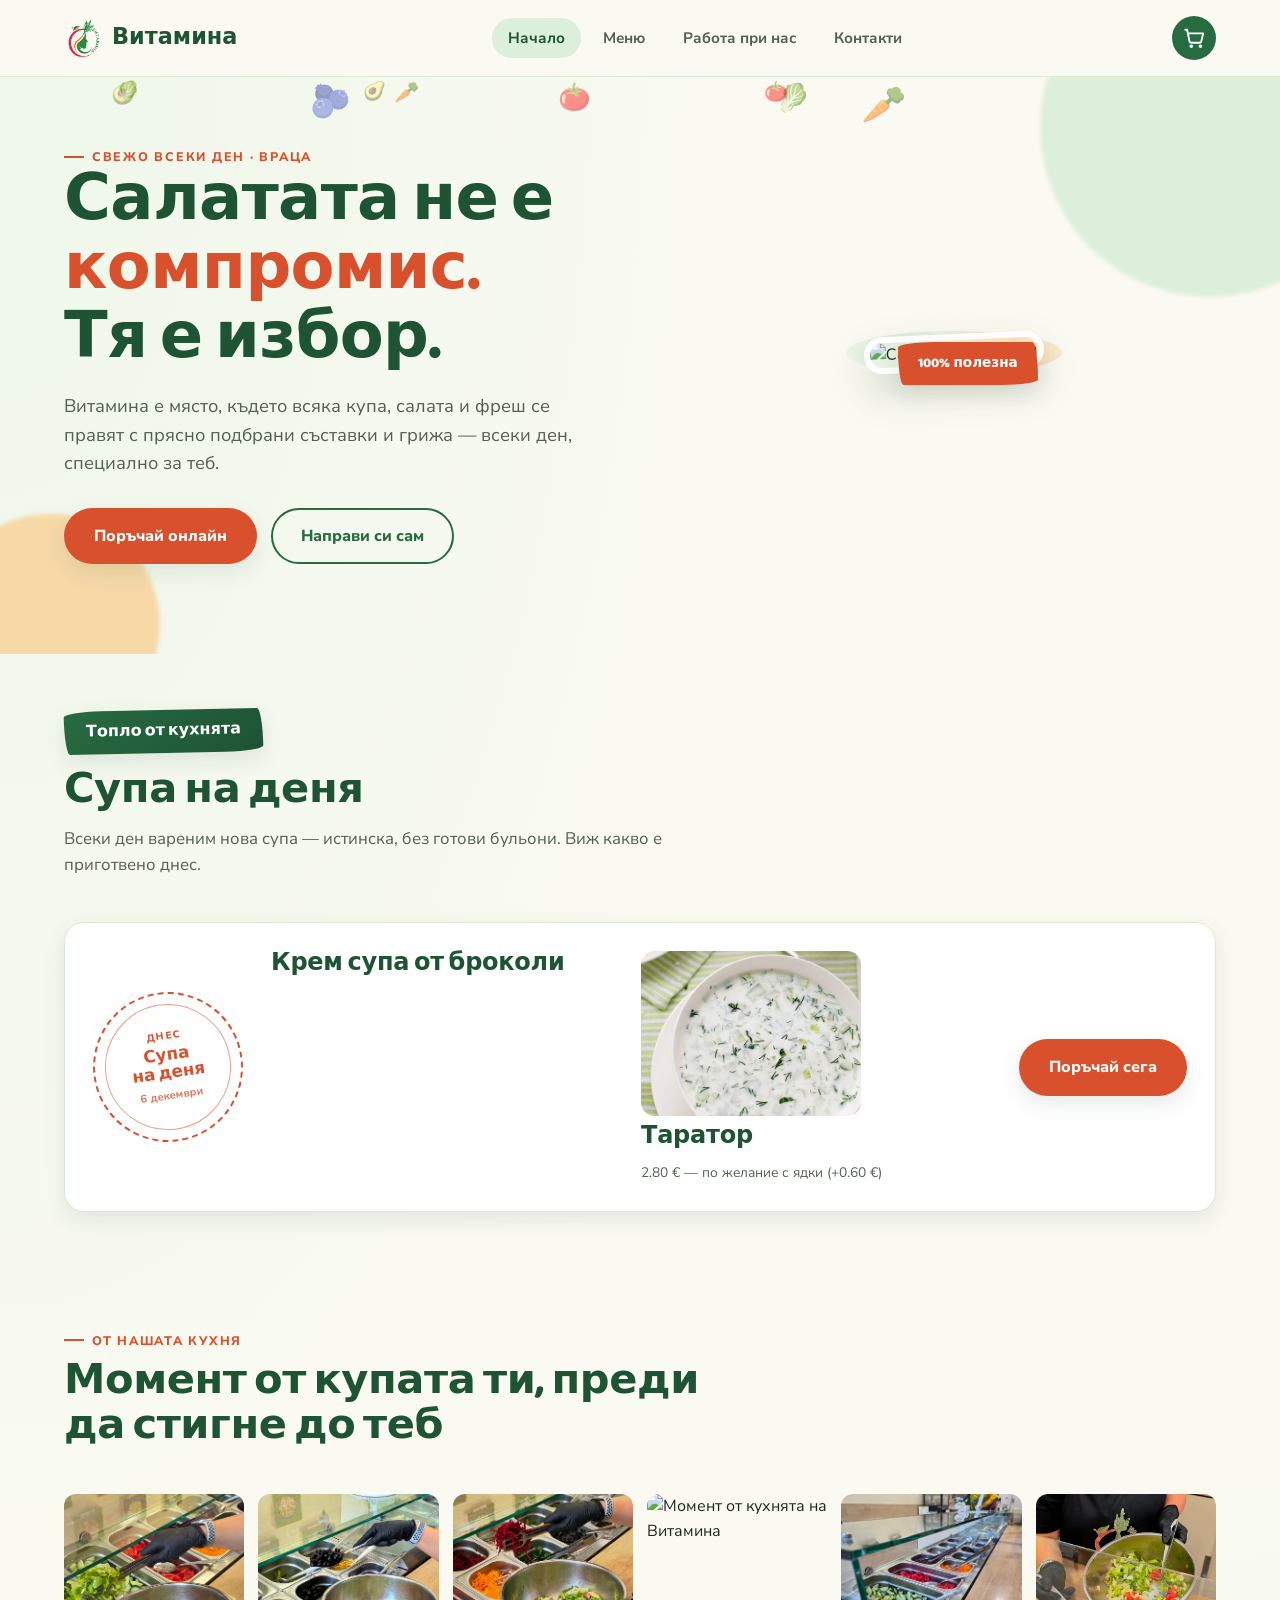
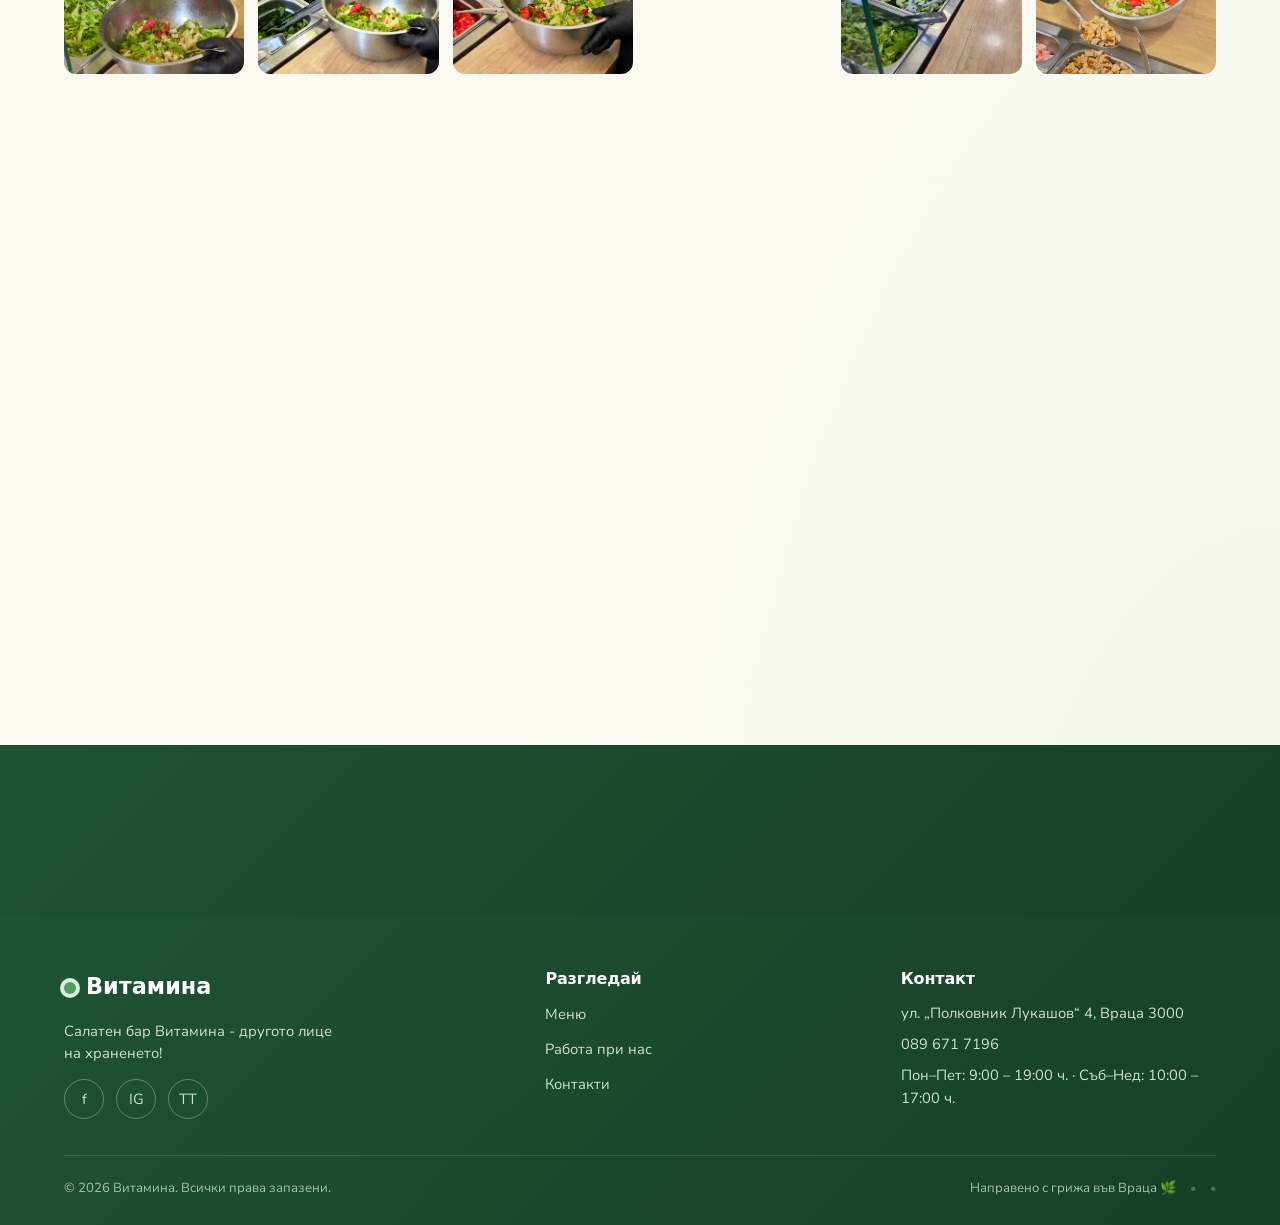
==== commit ec79d904: "Update website" ====
--- a/index.html
+++ b/index.html
@@ -39,7 +39,7 @@
       <div class="reveal">
         <span class="eyebrow">Свежо всеки ден · Враца</span>
         <h1>Салатата не е<br><em>компромис.</em><br>Тя е избор.</h1>
-        <p class="lead">Витамина е място, където всяка купа, салата и сок се правят с прясно набрани съставки и грижа — всеки ден, специално за теб.</p>
+        <p class="lead">Витамина е място, където всяка купа, салата и фреш се правят с прясно подбрани съставки и грижа — всеки ден, специално за теб.</p>
         <div class="hero-actions">
           <a href="menu.html" class="btn btn-primary">Поръчай онлайн</a>
           <a href="menu.html#menuTabs" class="btn btn-outline">Направи си сам</a>
@@ -116,7 +116,7 @@
     <div class="footer-grid">
       <div>
         <div class="logo" style="color:#fff;"><span class="dot"></span>Витамина</div>
-        <p style="margin-top:14px; max-width:32ch;">Салатен бар във Враца — свежо, всеки ден, за теб.</p>
+        <p style="margin-top:14px; max-width:32ch;">Салатен бар Витамина - другото лице на храненето!</p>
         <div class="footer-social">
           <a href="https://www.facebook.com/vitaminasaladbar/" target="_blank" rel="noopener" aria-label="Facebook">f</a>
           <a href="#" target="_blank" rel="noopener" aria-label="Instagram" data-contact-instagram>IG</a>
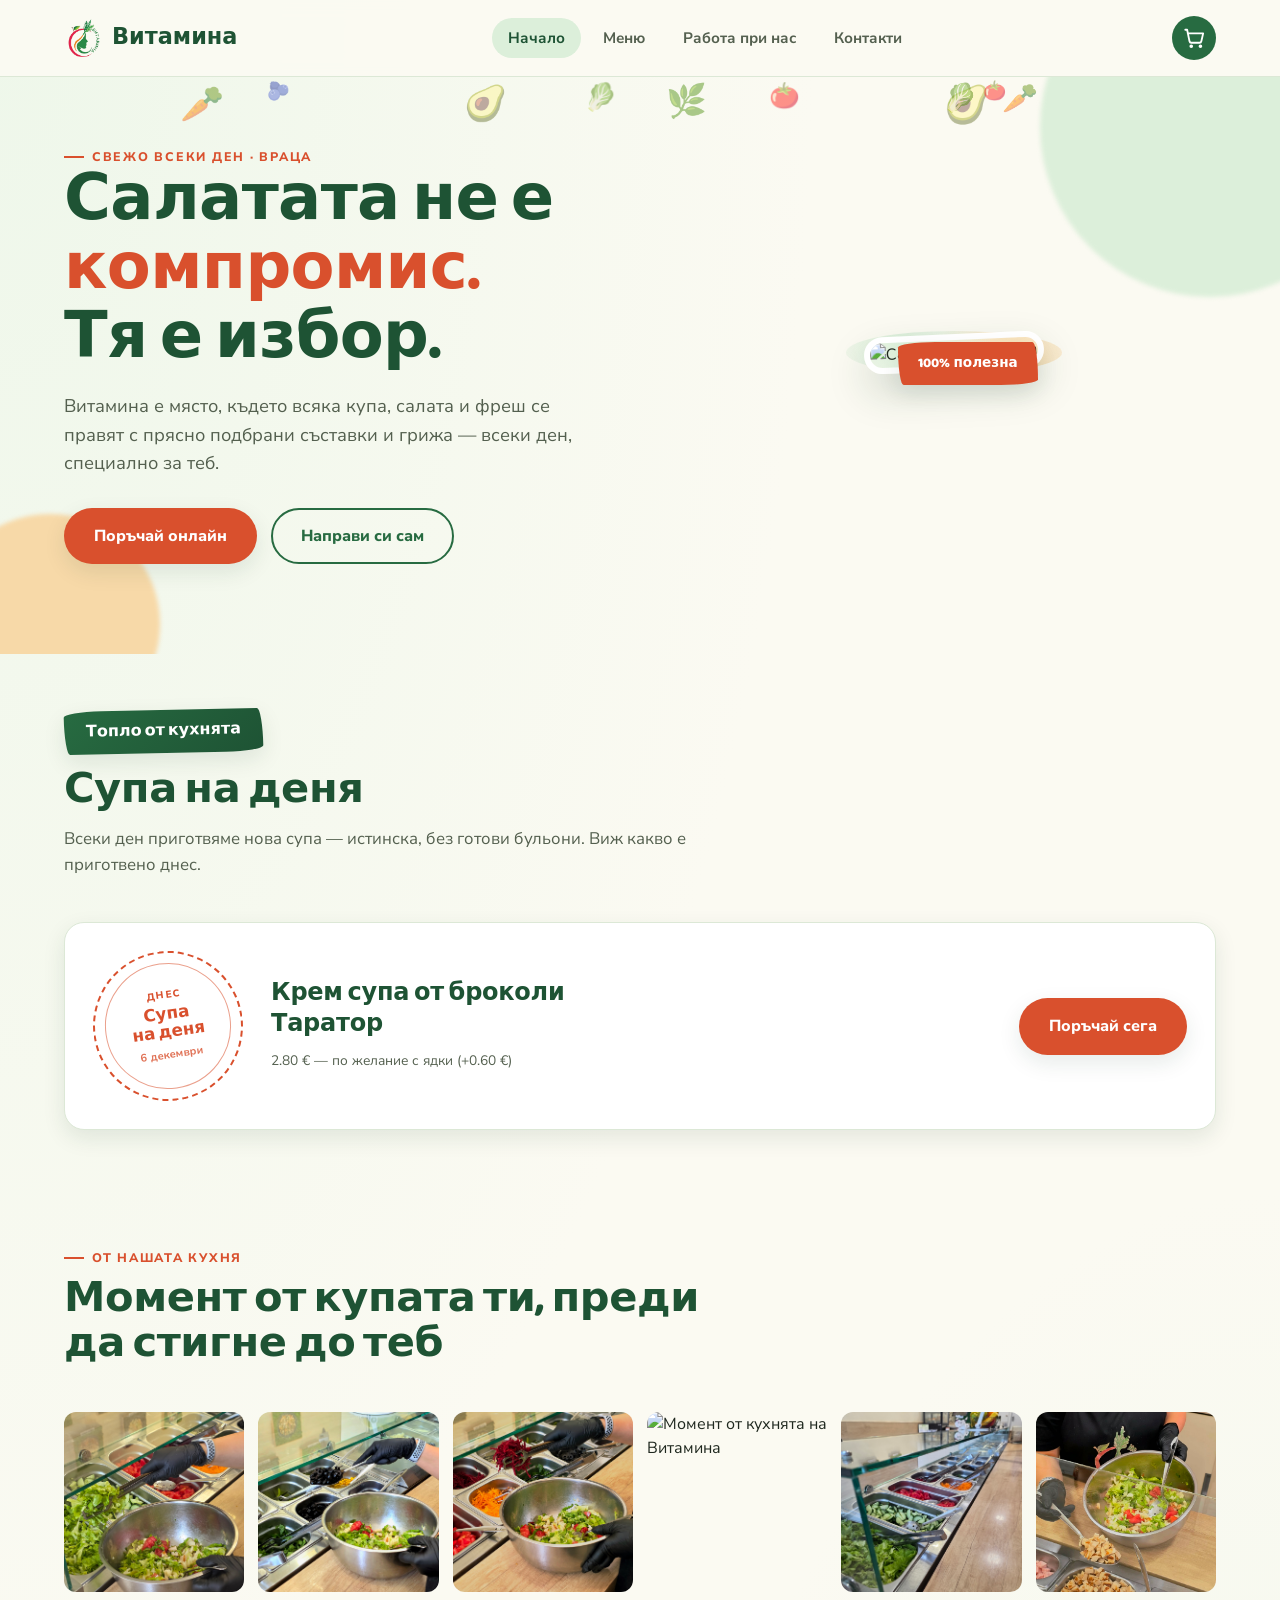
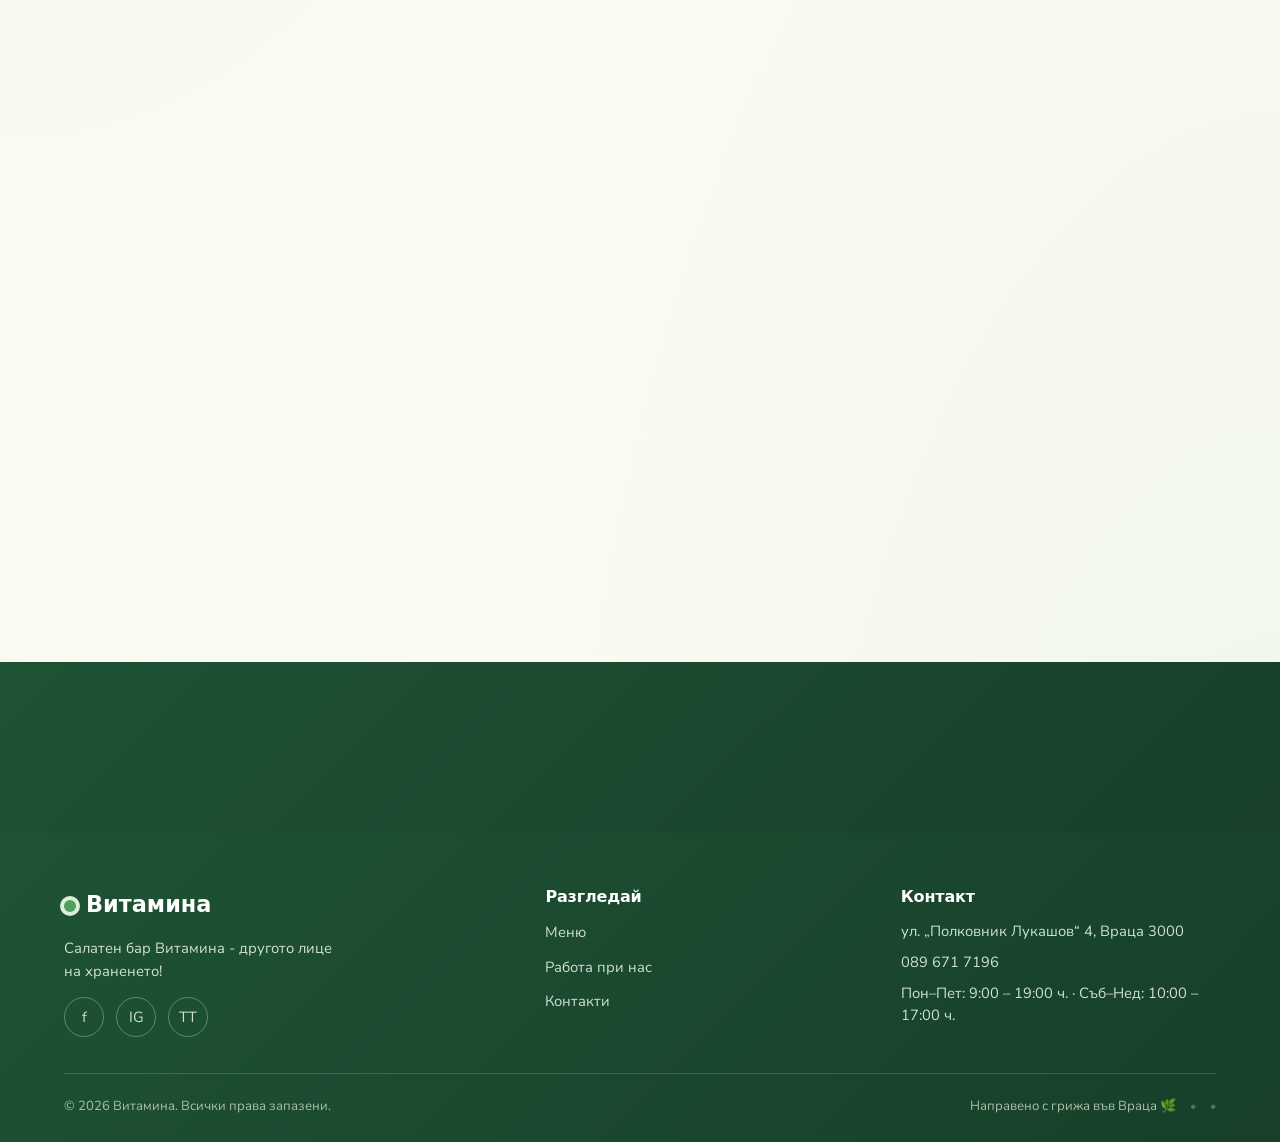
==== commit 35989929: "Updated website" ====
--- a/index.html
+++ b/index.html
@@ -61,7 +61,7 @@
       <div class="section-head reveal">
         <span class="ribbon ribbon-sm">Топло от кухнята</span>
         <h2 style="margin-top:16px;">Супа на деня</h2>
-        <p>Всеки ден вареним нова супа — истинска, без готови бульони. Виж какво е приготвено днес.</p>
+        <p>Всеки ден приготвяме нова супа — истинска, без готови бульони. Виж какво е приготвено днес.</p>
       </div>
       <div class="soup-card reveal" id="soupCard"><!-- попълва се от script.js --></div>
     </div>
--- a/css/style.css
+++ b/css/style.css
@@ -207,10 +207,11 @@
 .nav-toggle span::before{ position:absolute; top:-6px; }
 .nav-toggle span::after{ position:absolute; top:6px; }
 @media (max-width:860px){
-  .nav-links{ position:absolute; top:100%; left:0; right:0; flex-direction:column; align-items:stretch; background:var(--cream-card); padding:10px 20px 20px; border-bottom:1px solid var(--line); display:none; }
+  .nav-links{ position:absolute; top:100%; left:0; right:0; flex-direction:column; align-items:stretch; background:var(--cream-card); padding:10px 20px 20px; border-bottom:1px solid var(--line); display:none; box-shadow:0 12px 24px rgba(23,63,41,0.08); }
   .nav-links.open{ display:flex; }
-  .nav-links a{ padding:12px 14px; }
+  .nav-links a{ padding:12px 14px; border-radius:12px; }
   .nav-toggle{ display:flex; }
+  .nav{ padding:14px 20px; }
 }
 
 /* =========================================================
@@ -474,6 +475,66 @@
 @media (max-width:900px){ .gallery-strip{ grid-template-columns:repeat(3,1fr); } }
 @media (max-width:560px){ .gallery-strip{ grid-template-columns:repeat(2,1fr); } }
 
+@media (max-width:640px){
+  .container{ padding:0 16px; }
+  .site-header .nav{ padding:12px 16px; }
+  .logo{ font-size:1.2rem; gap:8px; }
+  .logo-img{ height:32px; }
+  .nav-links{ padding:10px 16px 16px; }
+  .hero{ padding:40px 0 56px; }
+  .hero-grid{ gap:24px; }
+  .hero h1{ font-size:2.1rem; line-height:1.06; }
+  .hero p.lead{ font-size:1rem; margin-bottom:24px; }
+  .hero-actions{ flex-direction:column; align-items:stretch; }
+  .hero-actions .btn{ width:100%; }
+  .hero-art-badge{ right:10px; bottom:-8px; font-size:0.74rem; padding:10px 16px; }
+  .section{ padding:64px 0; }
+  .section-tight{ padding:40px 0; }
+  .section-head{ margin-bottom:28px; }
+  .section-head h2{ font-size:1.6rem; }
+  .soup-card{ padding:22px; gap:18px; border-radius:18px; }
+  .soup-card h3{ font-size:1.25rem; }
+  .soup-of-day-list{ gap:12px; }
+  .soup-of-day-item{ min-width:100%; }
+  .crate-grid{ grid-template-columns:1fr; gap:14px; }
+  .about-grid{ gap:28px; }
+  .about-stats{ grid-template-columns:1fr; gap:12px; }
+  .form-card, .contact-card, .admin-card, .bowl-summary, .calc-wrap, .daily-banner{ padding:24px; border-radius:18px; }
+  .daily-banner{ gap:18px; margin-bottom:32px; }
+  .form-actions{ flex-direction:column; }
+  .form-actions .btn{ width:100%; }
+  .footer-grid{ gap:24px; padding-bottom:24px; }
+  .footer-bottom{ flex-direction:column; align-items:flex-start; }
+  .menu-tabs{ gap:8px; }
+  .menu-tab{ width:100%; justify-content:center; }
+  .menu-grid{ grid-template-columns:1fr; }
+  .diy-type-grid{ grid-template-columns:1fr 1fr; }
+  .two-col-menu, .two-col-cart, .two-col-jobs{ gap:24px; }
+}
+
+@media (max-width:480px){
+  .container{ padding:0 14px; }
+  .site-header .nav{ padding:10px 14px; }
+  .logo{ font-size:1.1rem; }
+  .logo-img{ height:28px; }
+  .nav-toggle{ width:40px; height:40px; }
+  .hero{ padding:32px 0 48px; }
+  .hero h1{ font-size:1.9rem; }
+  .hero-art-badge{ position:static; display:inline-flex; margin-top:10px; }
+  .ribbon{ padding:11px 22px; }
+  .ribbon-sm{ font-size:0.92rem; padding:8px 18px; }
+  .section-head h2{ font-size:1.45rem; }
+  .soup-card{ padding:18px; }
+  .gallery-strip{ grid-template-columns:repeat(2,1fr); }
+  .diy-type-grid{ grid-template-columns:1fr; }
+  .form-card, .contact-card, .admin-card, .bowl-summary, .calc-wrap{ padding:20px; }
+  .note-modal, .pause-overlay-card{ padding:22px 18px; }
+  .note-modal-actions{ flex-direction:column-reverse; }
+  .note-modal-actions .btn{ width:100%; }
+  .cart-line{ grid-template-columns:1fr; gap:12px; padding:14px; }
+  .cart-line-qty{ width:fit-content; }
+}
+
 /* Utility */
 .mt-0{ margin-top:0; }
 .center{ text-align:center; }
@@ -551,7 +612,26 @@
 .calc-note{ font-size:0.76rem; color:#bcd4bd; margin-top:12px; }
 .calc-results .btn-ghost{ border-color:rgba(255,255,255,0.4); color:#fff; margin-top:14px; }
 .calc-results .btn-ghost:hover{ border-color:#fff; }
-@media (max-width:760px){ .calc-wrap{ grid-template-columns:1fr; } }
+@media (max-width:760px){
+  .calc-wrap{ grid-template-columns:1fr; gap:18px; padding:20px; border-radius:18px; }
+  .calc-picker label{ font-size:0.82rem; }
+  .calc-picked-list{ margin-top:12px; gap:8px; max-height:none; }
+  .calc-line{ padding:10px 12px; font-size:0.82rem; align-items:flex-start; gap:8px; }
+  .calc-line-actions{ flex-shrink:0; }
+  .calc-results{ padding:18px; border-radius:16px; }
+  .calc-results h4{ margin-bottom:12px; }
+  .calc-stat{ padding:7px 0; }
+  .calc-stat b{ font-size:1.15rem; }
+  .calc-note{ font-size:0.74rem; }
+}
+
+@media (max-width:480px){
+  .calc-wrap{ padding:16px; }
+  .calc-line{ flex-direction:column; align-items:flex-start; }
+  .calc-line-actions{ align-self:flex-end; }
+  .calc-results .btn-ghost{ width:100%; }
+  .calc-results{ padding:16px; }
+}
 
 /* =========================================================
    КОЛИЧКА / CART страница
@@ -633,6 +713,40 @@
   .page-hero h1{ font-size:1.7rem; }
   .diy-type-grid{ grid-template-columns:1fr 1fr; }
   table.data-table{ font-size:0.78rem; }
+  .menu-page-stack{ display:flex; flex-direction:column; }
+  .menu-page-stack .calc-section{ order:2; }
+  .menu-page-stack .menu-main-section{ order:1; }
+  .menu-tabs{ gap:8px; margin-bottom:20px; }
+  .menu-tab{ width:100%; justify-content:center; padding:11px 14px; }
+  .menu-grid{ grid-template-columns:1fr; gap:12px; }
+  .menu-item{ padding:14px; gap:6px; border-radius:14px; }
+  .menu-item h4{ font-size:0.98rem; }
+  .menu-item .desc{ font-size:0.82rem; }
+  .menu-item .price{ font-size:0.9rem; }
+  .menu-item .weight-pill{ font-size:0.72rem; padding:4px 10px; }
+  .detail-panel{ padding:18px; border-radius:16px; }
+  .detail-panel h3{ font-size:1.05rem; margin-top:10px; }
+  .detail-panel .dp-price{ font-size:1.8rem; margin-top:10px; }
+  .builder-wrap{ gap:20px; }
+  .builder-step{ margin-bottom:20px; }
+  .ingredient-grid{ grid-template-columns:1fr 1fr; gap:10px; }
+  .ingredient{ padding:12px; }
+  .ingredient .name{ font-size:0.86rem; }
+  .ingredient .meta{ font-size:0.72rem; }
+  .bowl-summary{ padding:20px; border-radius:16px; }
+  .bowl-line{ font-size:0.82rem; }
+  .wrap-toggle{ padding:10px 12px; }
+}
+
+@media (max-width:480px){
+  .menu-tabs{ flex-direction:column; }
+  .menu-grid{ grid-template-columns:1fr; }
+  .ingredient-grid{ grid-template-columns:1fr; }
+  .detail-panel{ padding:16px; }
+  .detail-panel .dp-price{ font-size:1.65rem; }
+  .bowl-summary{ padding:16px; }
+  .bowl-actions .btn{ width:100%; }
+  .wrap-toggle span{ font-size:0.82rem; }
 }
 
 /* =========================================================
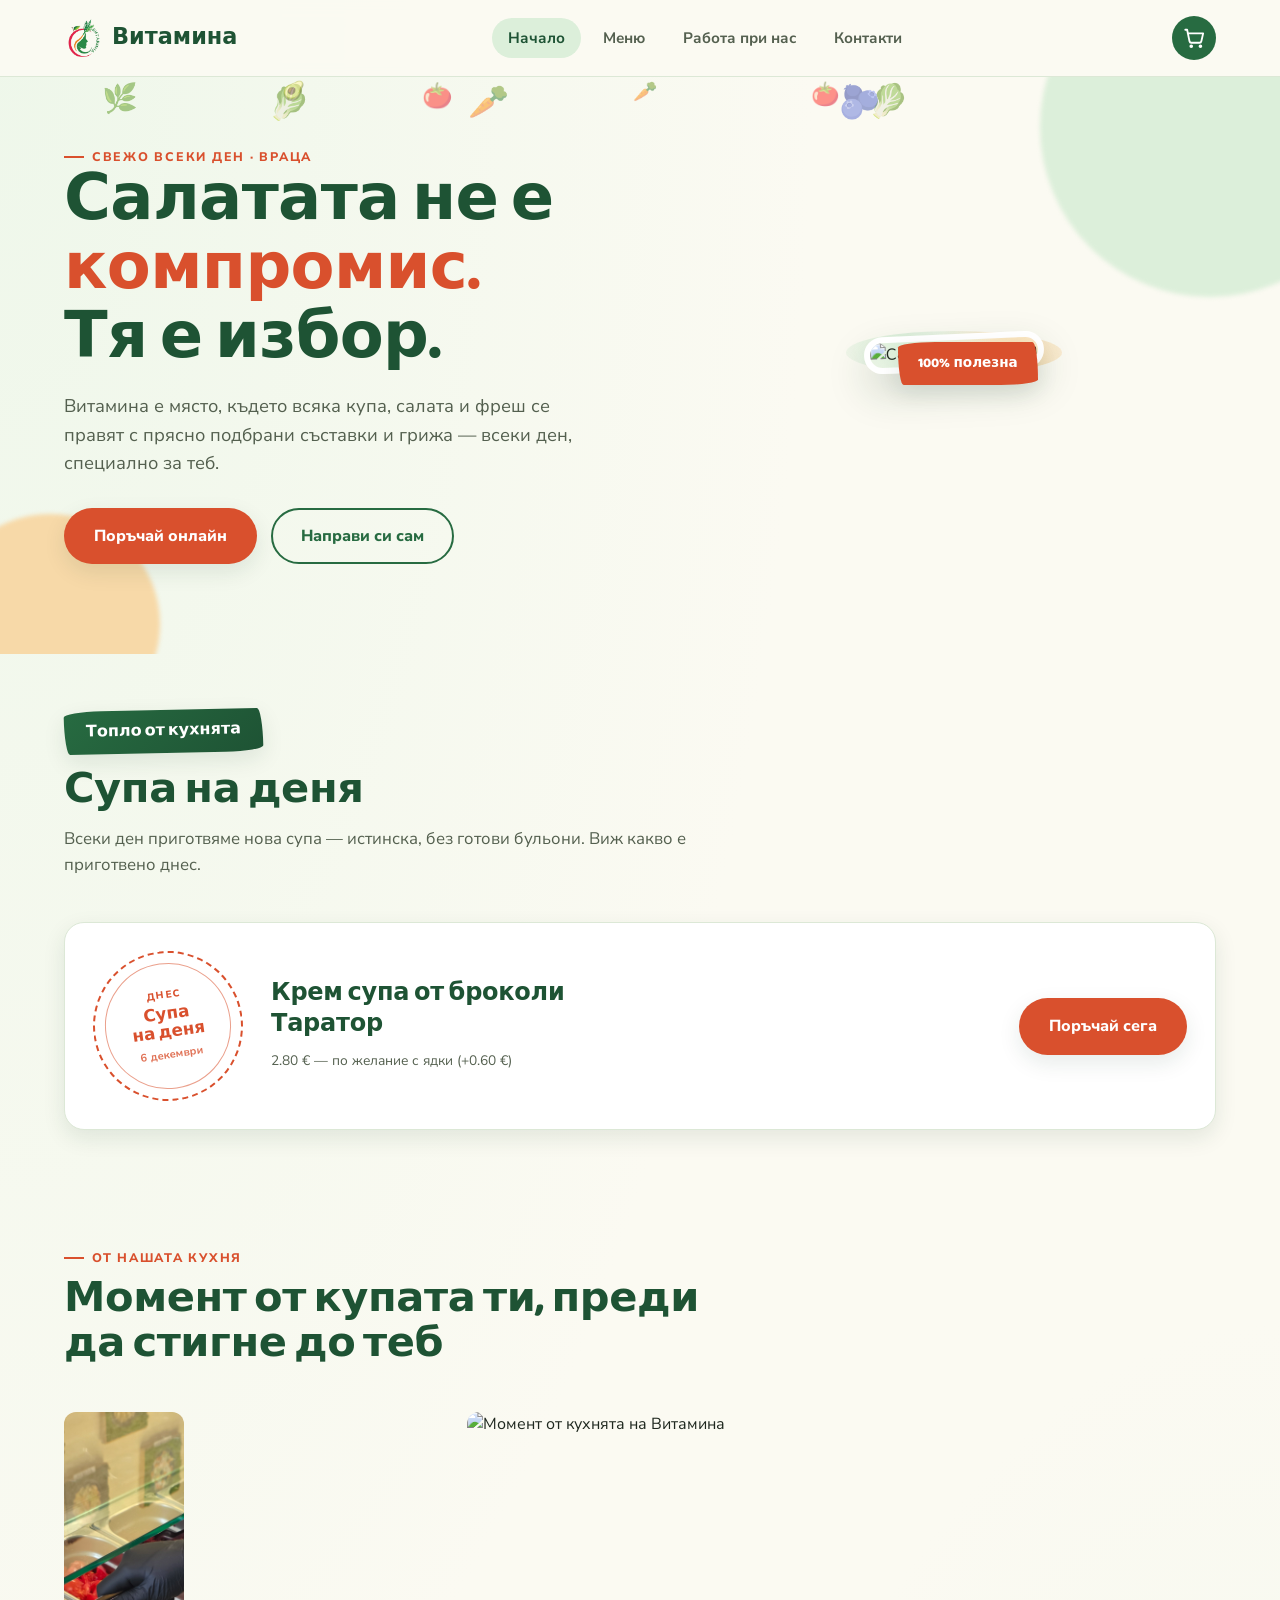
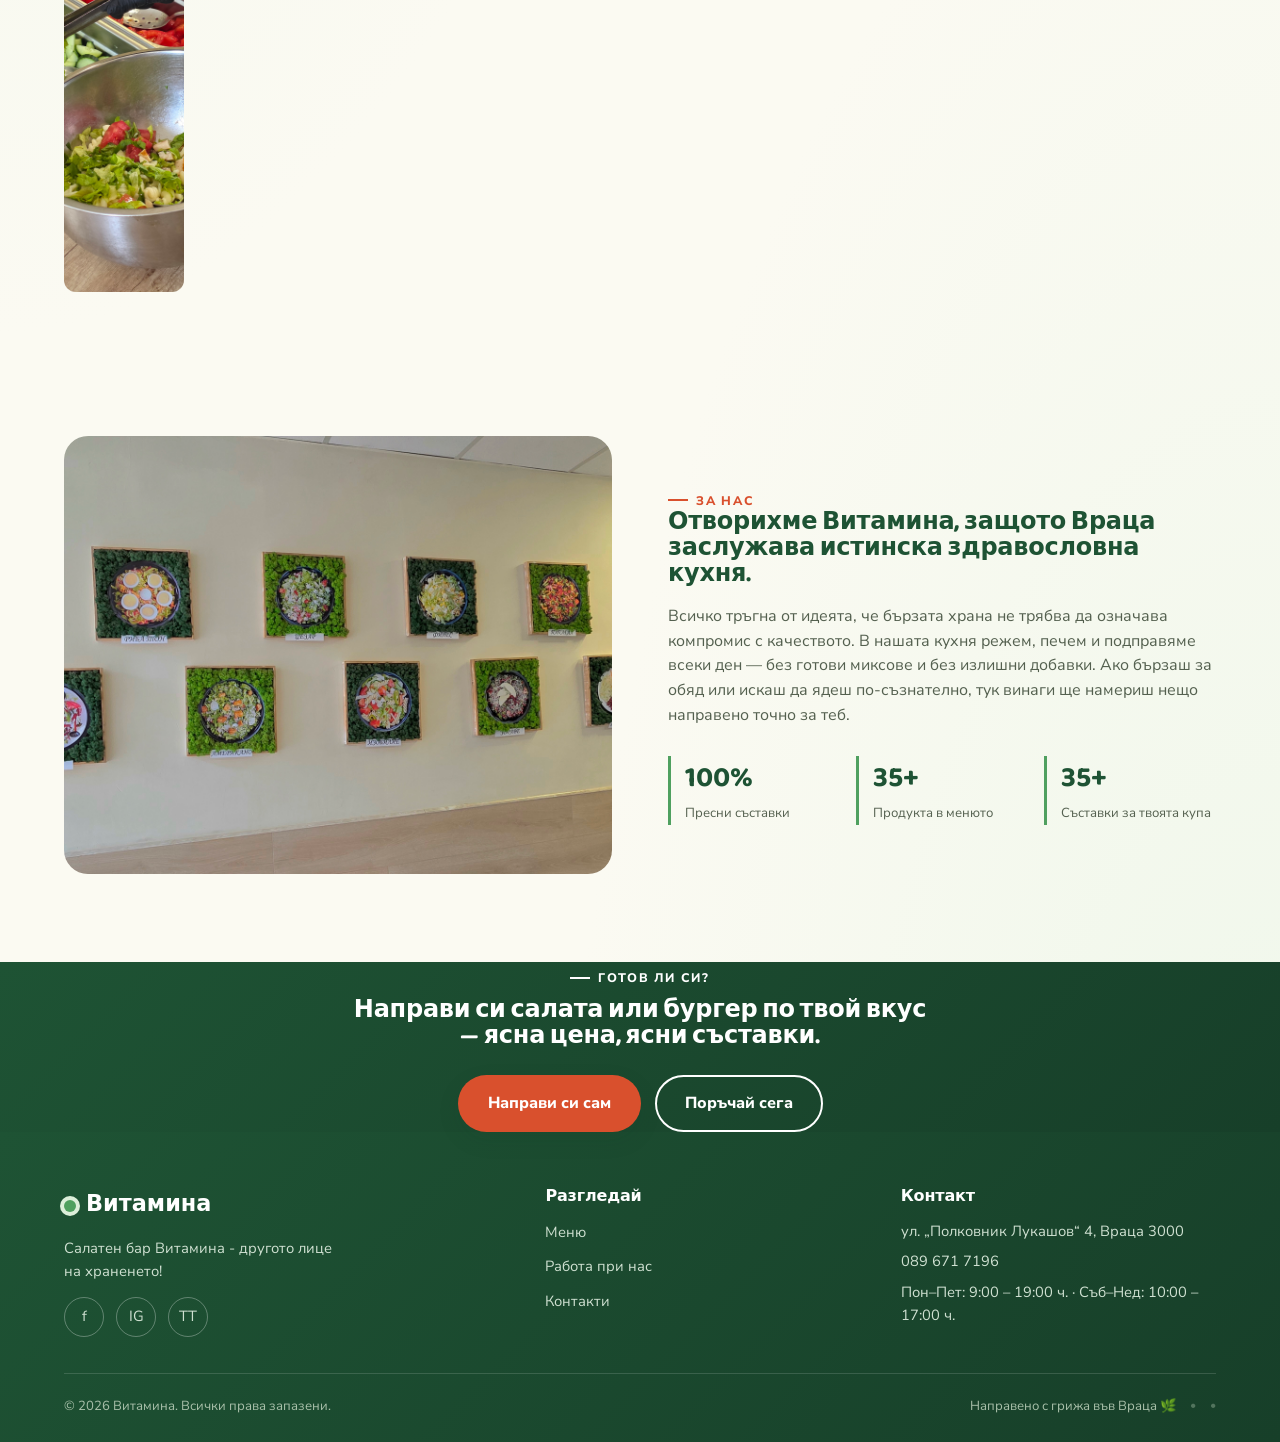
==== commit fa336664: "Update website" ====
--- a/index.html
+++ b/index.html
@@ -14,7 +14,7 @@
 
 <header class="site-header">
   <nav class="nav">
-    <a href="index.html" class="logo"><img src="logo-vitamina.png" alt="Витамина" class="logo-img">Витамина</a>
+    <a href="index.html" class="logo"><img src="logo-vitamina.png" alt="Витамина" class="logo-img" width="38" height="38" loading="eager" decoding="async">Витамина</a>
     <ul class="nav-links">
       <li><a href="index.html">Начало</a></li>
       <li><a href="menu.html">Меню</a></li>
@@ -145,8 +145,8 @@
   </div>
 </footer>
 
-<script src="https://cdn.jsdelivr.net/npm/@supabase/supabase-js@2/dist/umd/supabase.js"></script>
-<script src="js/data.js"></script>
-<script src="js/script.js"></script>
+<script src="https://cdn.jsdelivr.net/npm/@supabase/supabase-js@2/dist/umd/supabase.js" defer></script>
+<script src="js/data.js" defer></script>
+<script src="js/script.js" defer></script>
 </body>
 </html>
--- a/css/style.css
+++ b/css/style.css
@@ -545,6 +545,14 @@
   box-shadow:var(--shadow-lift); opacity:0; pointer-events:none; transition:.25s ease; z-index:200;
 }
 .toast.show{ opacity:1; transform:translateX(-50%) translateY(0); pointer-events:auto; }
+.checkout-success{
+  margin-top:16px; padding:16px; border-radius:14px;
+  background:linear-gradient(135deg, rgba(96,165,72,0.14), rgba(29,120,90,0.12));
+  border:1px solid rgba(96,165,72,0.25); color:var(--green-700);
+}
+.checkout-success h4{ margin:0 0 8px; font-size:1rem; }
+.checkout-success p{ margin:0 0 12px; line-height:1.5; }
+.checkout-success.hidden{ display:none; }
 
 /* =========================================================
    КОЛИЧКА — икона с брояч в навигацията
@@ -904,4 +912,26 @@
   display:flex; align-items:center; justify-content:center;
   background:var(--green-100);
 }
-.detail-logo-img{ width:55%; max-width:160px; height:auto; opacity:0.9; }+.detail-logo-img{ width:55%; max-width:160px; height:auto; opacity:0.9; }
+
+/* Additional mobile fixes: ensure two-column layouts collapse cleanly
+   and ingredient lists are usable on narrow screens. These rules
+   override any remaining desktop styles on small viewports. */
+@media (max-width:900px){
+  .two-col-menu, .two-col-cart, .two-col-jobs{ grid-template-columns:1fr !important; }
+  .two-col-menu .detail-panel, .two-col-cart .detail-panel{ position:static !important; order:-1 !important; width:100% !important; }
+  .menu-grid{ grid-template-columns:1fr !important; }
+  .menu-page-stack .menu-main-section{ padding-top:0; }
+}
+
+@media (max-width:640px){
+  /* make ingredient lists horizontally scrollable on very small screens */
+  .ingredient-grid{ display:flex !important; flex-direction:row; gap:10px; overflow-x:auto; padding-bottom:8px; }
+  .ingredient{ min-width:140px; flex:0 0 auto; }
+  .detail-panel{ position:static; width:100%; }
+}
+
+@media (max-width:480px){
+  .ingredient{ padding:10px; border-radius:12px; }
+  .menu-tab{ padding:10px 12px; }
+}
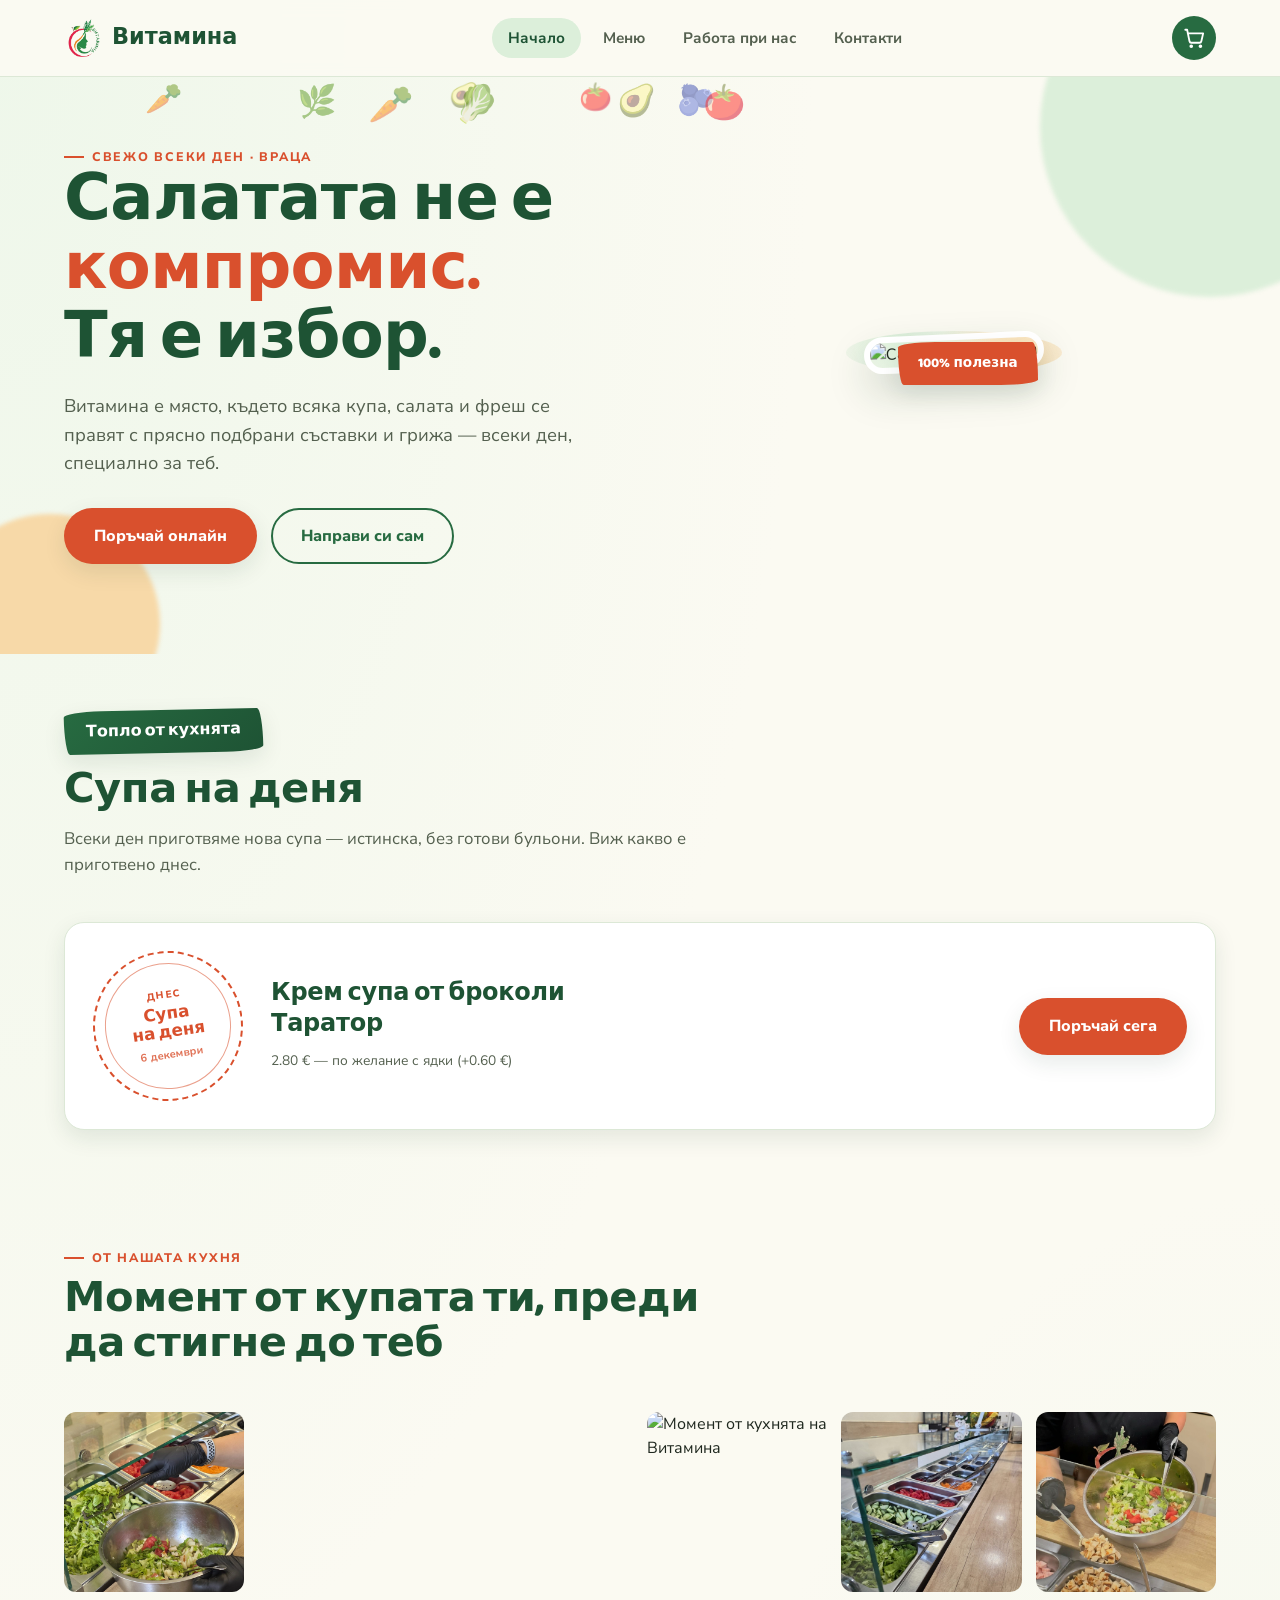
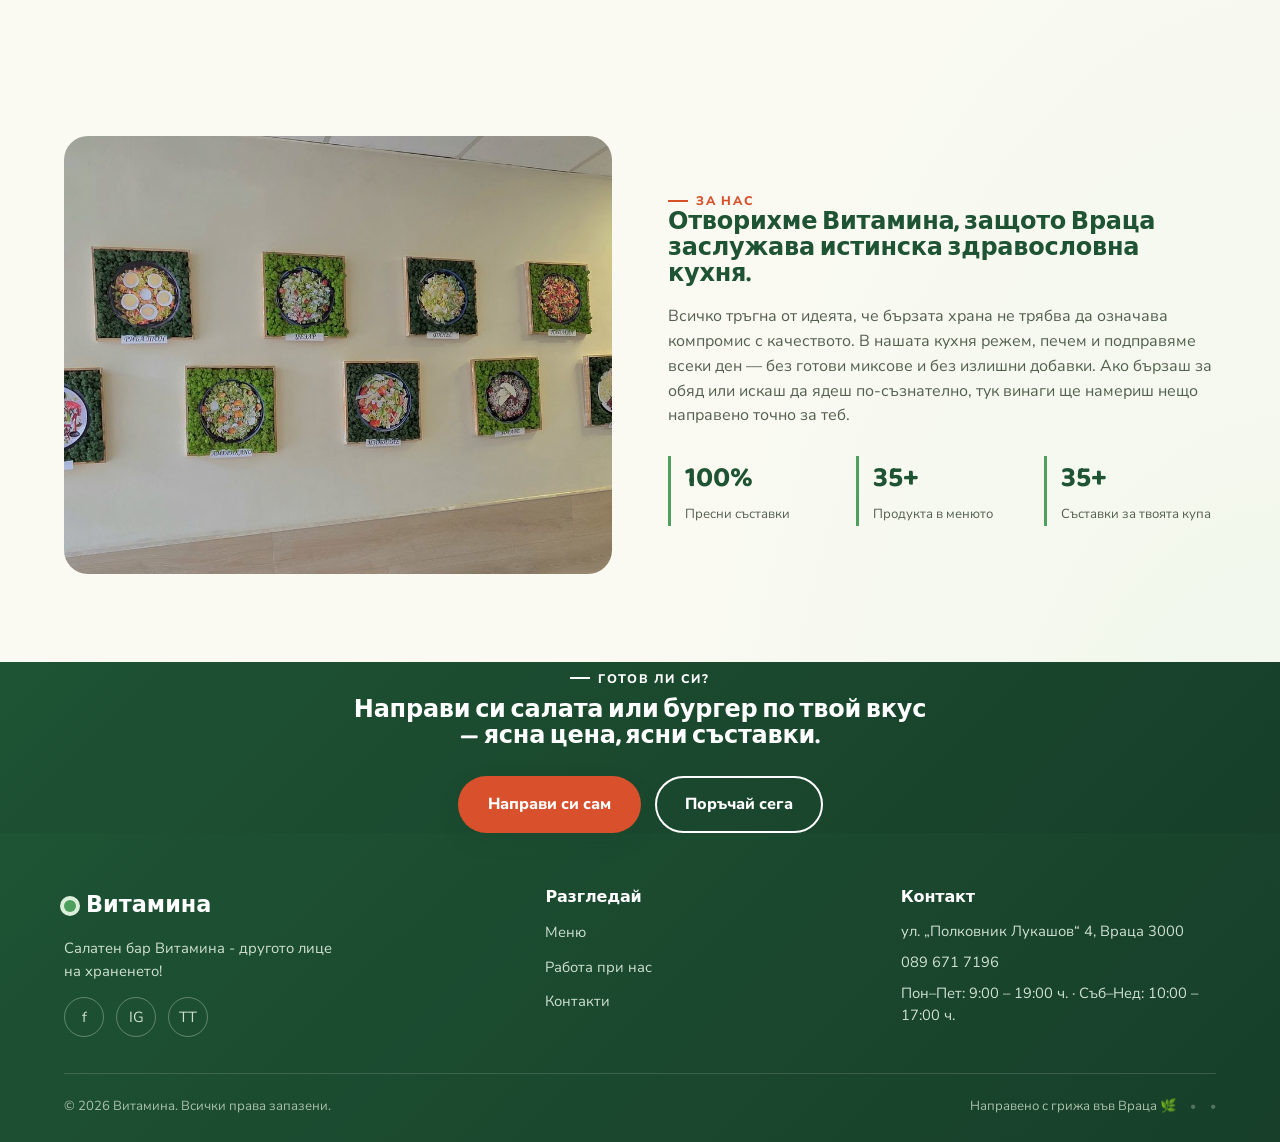
==== commit 9dbaae72: "Update website" ====
--- a/index.html
+++ b/index.html
@@ -5,10 +5,64 @@
 <meta name="viewport" content="width=device-width, initial-scale=1.0">
 <title>Витамина — Салатен бар във Враца</title>
 <meta name="description" content="Витамина е салатен бар във Враца — свежи салати, балансирани купи, бургери, фреш сокове, смутита и десерти всеки ден. Поръчай онлайн за вземане от място.">
+<link rel="canonical" href="https://saladbarvitamina.bg/">
+
+<!-- Open Graph / Facebook, Viber, месинджъри -->
+<meta property="og:type" content="website">
+<meta property="og:locale" content="bg_BG">
+<meta property="og:site_name" content="Витамина — Салатен бар Враца">
+<meta property="og:title" content="Витамина — Салатен бар във Враца">
+<meta property="og:description" content="Свежи салати, балансирани купи, бургери, фреш сокове, смутита и десерти всеки ден. Поръчай онлайн за вземане от място във Враца.">
+<meta property="og:url" content="https://saladbarvitamina.bg/">
+<meta property="og:image" content="https://saladbarvitamina.bg/FasadaVitamina.jpeg">
+
+<!-- Twitter/X карта -->
+<meta name="twitter:card" content="summary_large_image">
+<meta name="twitter:title" content="Витамина — Салатен бар във Враца">
+<meta name="twitter:description" content="Свежи салати, балансирани купи, бургери, фреш сокове, смутита и десерти всеки ден във Враца.">
+<meta name="twitter:image" content="https://saladbarvitamina.bg/FasadaVitamina.jpeg">
+
 <link rel="preconnect" href="https://fonts.googleapis.com">
 <link href="https://fonts.googleapis.com/css2?family=Baloo+2:wght@500;600;700;800&family=Nunito+Sans:ital,wght@0,400;0,600;0,700;0,800;1,600&display=swap" rel="stylesheet">
 <link rel="stylesheet" href="css/style.css">
 <link rel="icon" href="logo-vitamina.png" type="image/png">
+
+<!-- Structured data за Google (адрес, телефон, часове, соц. мрежи) -->
+<script type="application/ld+json">
+{
+  "@context": "https://schema.org",
+  "@type": "FastFoodRestaurant",
+  "name": "Витамина — Салатен бар",
+  "alternateName": "Salad Bar Vitamina",
+  "image": "https://saladbarvitamina.bg/FasadaVitamina.jpeg",
+  "logo": "https://saladbarvitamina.bg/logo-vitamina.png",
+  "url": "https://saladbarvitamina.bg/",
+  "telephone": "+359896717196",
+  "priceRange": "€€",
+  "servesCuisine": ["Салати", "Здравословна храна", "Купи", "Бургери"],
+  "address": {
+    "@type": "PostalAddress",
+    "streetAddress": "ул. „Полковник Лукашов“ 4",
+    "addressLocality": "Враца",
+    "postalCode": "3000",
+    "addressCountry": "BG"
+  },
+  "openingHoursSpecification": [
+    { "@type": "OpeningHoursSpecification", "dayOfWeek": "Monday",    "opens": "06:00", "closes": "19:00" },
+    { "@type": "OpeningHoursSpecification", "dayOfWeek": "Tuesday",   "opens": "09:00", "closes": "19:00" },
+    { "@type": "OpeningHoursSpecification", "dayOfWeek": "Wednesday", "opens": "09:00", "closes": "19:00" },
+    { "@type": "OpeningHoursSpecification", "dayOfWeek": "Thursday",  "opens": "09:00", "closes": "19:00" },
+    { "@type": "OpeningHoursSpecification", "dayOfWeek": "Friday",    "opens": "09:00", "closes": "19:00" },
+    { "@type": "OpeningHoursSpecification", "dayOfWeek": "Saturday",  "opens": "10:00", "closes": "17:00" },
+    { "@type": "OpeningHoursSpecification", "dayOfWeek": "Sunday",    "opens": "10:00", "closes": "17:00" }
+  ],
+  "sameAs": [
+    "https://www.facebook.com/vitaminasaladbar/",
+    "https://www.instagram.com/vitaminasaladbar/",
+    "https://www.tiktok.com/@saladbarvitamina"
+  ]
+}
+</script>
 </head>
 <body>
 
--- a/css/style.css
+++ b/css/style.css
@@ -370,14 +370,14 @@
 .detail-panel .ph-card{ margin-bottom:0; }
 
 /* Build your own — price calculator */
-.builder-wrap{ display:grid; grid-template-columns:1fr 380px; gap:32px; align-items:flex-start; }
+.builder-wrap{ display:grid; grid-template-columns:1fr; gap:32px; align-items:flex-start; }
 .builder-step{ margin-bottom:30px; }
 .builder-step h4{
   font-size:0.82rem; font-weight:800; letter-spacing:.06em; text-transform:uppercase; color:var(--charcoal-soft);
   margin-bottom:14px; display:flex; align-items:center; gap:10px;
 }
 .builder-step h4 .num{ width:24px; height:24px; border-radius:50%; background:var(--green-700); color:#fff; display:flex; align-items:center; justify-content:center; font-size:0.72rem; }
-.ingredient-grid{ display:grid; grid-template-columns:repeat(auto-fill, minmax(150px,1fr)); gap:12px; }
+.ingredient-grid{ display:grid; grid-template-columns:repeat(3, minmax(0,1fr)); gap:12px; }
 .ingredient{ position:relative; background:var(--cream-card); border:1.5px solid var(--line); border-radius:14px; padding:14px; cursor:pointer; transition:.15s; user-select:none; }
 .ingredient:hover{ border-color:var(--green-500); transform:translateY(-2px); }
 .ingredient.active{ border-color:var(--green-500); background:var(--green-100); }
@@ -412,6 +412,19 @@
 .switch::after{ content:""; position:absolute; top:2px; left:2px; width:20px; height:20px; border-radius:50%; background:#fff; transition:.2s; box-shadow:0 1px 3px rgba(0,0,0,.2); }
 .switch.on{ background:var(--green-600); }
 .switch.on::after{ transform:translateX(18px); }
+
+/* Направи си сам — desktop: съставките вляво, калкулаторът (bowl-summary)
+   вдясно като sticky сайдбар, вместо да се редят едно под друго на цяла
+   ширина. Съвпада с прекъсването на .two-col-menu (900px) другаде в
+   менюто. По-плътната 4-колонна решетка прави полетата на съставките
+   осезаемо по-малки, вместо да се разтягат на цялата ширина на страницата. */
+@media (min-width:901px){
+  .builder-wrap{ grid-template-columns:1fr 340px; gap:32px; }
+  .ingredient-grid{ grid-template-columns:repeat(4, minmax(0,1fr)); gap:10px; }
+  .ingredient{ padding:11px; }
+  .ingredient .name{ font-size:0.84rem; }
+  .ingredient .meta{ font-size:0.7rem; }
+}
 
 /* =========================================================
    ORDER PAGE
@@ -735,24 +748,25 @@
   .detail-panel{ padding:18px; border-radius:16px; }
   .detail-panel h3{ font-size:1.05rem; margin-top:10px; }
   .detail-panel .dp-price{ font-size:1.8rem; margin-top:10px; }
-  .builder-wrap{ gap:20px; }
-  .builder-step{ margin-bottom:20px; }
-  .ingredient-grid{ grid-template-columns:1fr 1fr; gap:10px; }
-  .ingredient{ padding:12px; }
-  .ingredient .name{ font-size:0.86rem; }
-  .ingredient .meta{ font-size:0.72rem; }
-  .bowl-summary{ padding:20px; border-radius:16px; }
+  .builder-wrap{ display:grid; grid-template-columns:1fr; gap:16px; width:100%; min-width:0; }
+  .builder-step{ margin-bottom:20px; min-width:0; }
+  .ingredient-grid{ display:grid; grid-template-columns:repeat(2, minmax(0,1fr)); gap:10px; min-width:0; width:100%; }
+  .ingredient{ padding:14px 12px; min-width:0; min-height:56px; display:flex; flex-direction:column; justify-content:center; }
+  .ingredient .name{ font-size:0.88rem; line-height:1.25; }
+  .ingredient .meta{ font-size:0.74rem; }
+  .bowl-summary{ padding:20px; border-radius:16px; width:100%; min-width:0; }
   .bowl-line{ font-size:0.82rem; }
   .wrap-toggle{ padding:10px 12px; }
+  .dressing-select{ font-size:16px; padding:13px 14px; }
 }
 
 @media (max-width:480px){
   .menu-tabs{ flex-direction:column; }
   .menu-grid{ grid-template-columns:1fr; }
-  .ingredient-grid{ grid-template-columns:1fr; }
+  .ingredient-grid{ display:grid; grid-template-columns:repeat(2, minmax(0,1fr)); gap:8px; }
   .detail-panel{ padding:16px; }
   .detail-panel .dp-price{ font-size:1.65rem; }
-  .bowl-summary{ padding:16px; }
+  .bowl-summary{ padding:16px; width:100%; }
   .bowl-actions .btn{ width:100%; }
   .wrap-toggle span{ font-size:0.82rem; }
 }
@@ -904,7 +918,8 @@
 .soup-thumb-empty{ font-size:0.78rem; color:var(--charcoal-soft); font-style:italic; }
 
 /* Реални снимки в галерийната лента на началната страница */
-.gallery-photo{ width:100%; aspect-ratio:1/1; object-fit:cover; border-radius:12px; display:block; }
+.gallery-photo-frame{ position:relative; width:100%; padding-top:100%; border-radius:12px; overflow:hidden; display:block; }
+.gallery-photo{ position:absolute; inset:0; width:100%; height:100%; object-fit:cover; display:block; }
 
 /* Логото на Витамина в детайлния панел, преди да е избран продукт */
 .detail-empty-logo{
@@ -925,13 +940,10 @@
 }
 
 @media (max-width:640px){
-  /* make ingredient lists horizontally scrollable on very small screens */
-  .ingredient-grid{ display:flex !important; flex-direction:row; gap:10px; overflow-x:auto; padding-bottom:8px; }
-  .ingredient{ min-width:140px; flex:0 0 auto; }
   .detail-panel{ position:static; width:100%; }
 }
 
 @media (max-width:480px){
-  .ingredient{ padding:10px; border-radius:12px; }
+  .ingredient{ padding:12px 10px; border-radius:12px; }
   .menu-tab{ padding:10px 12px; }
 }
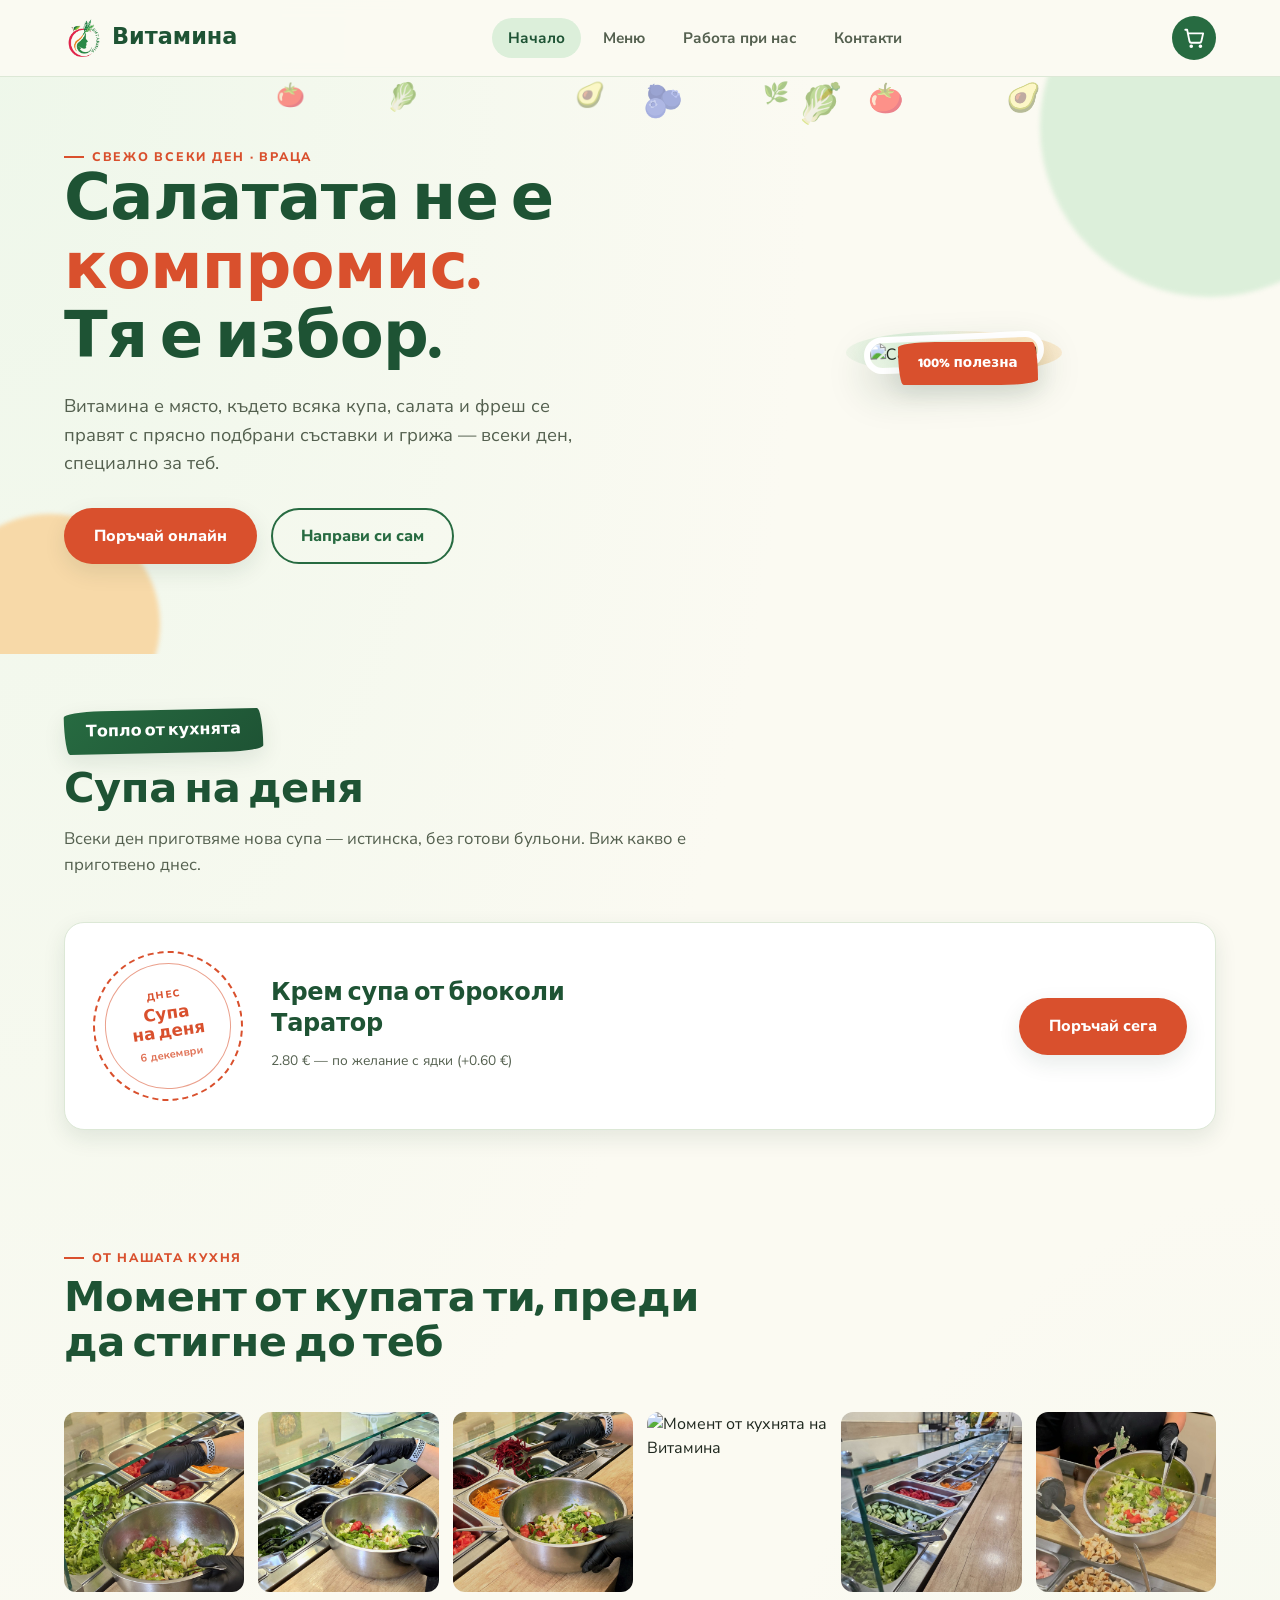
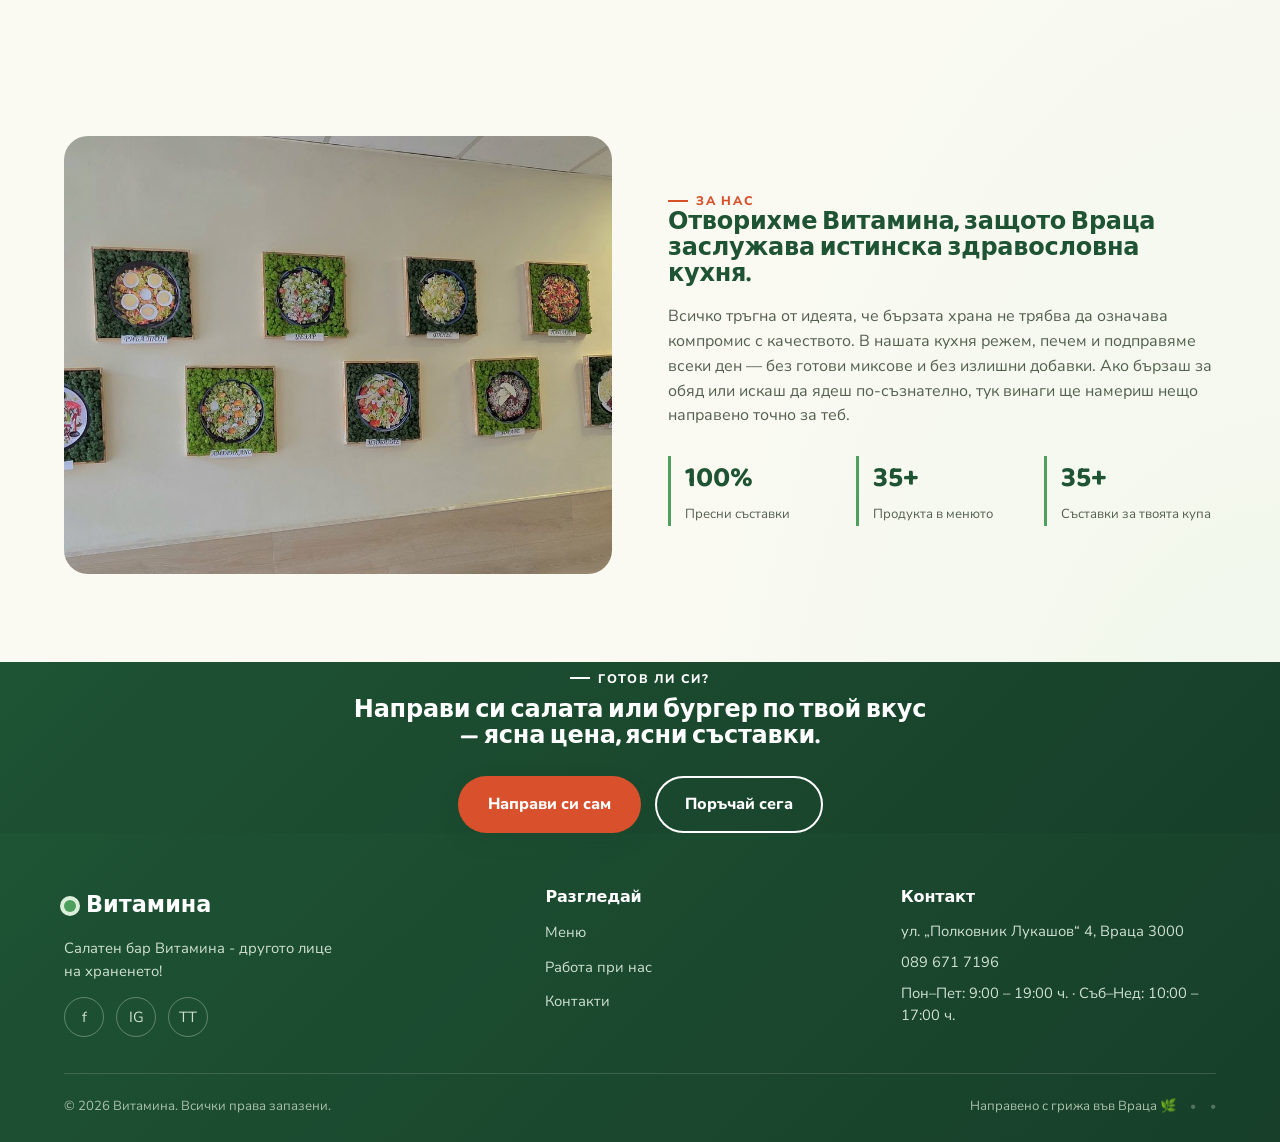
==== commit 2fe643ec: "Update website" ====
--- a/index.html
+++ b/index.html
@@ -25,6 +25,7 @@
 <link rel="preconnect" href="https://fonts.googleapis.com">
 <link href="https://fonts.googleapis.com/css2?family=Baloo+2:wght@500;600;700;800&family=Nunito+Sans:ital,wght@0,400;0,600;0,700;0,800;1,600&display=swap" rel="stylesheet">
 <link rel="stylesheet" href="css/style.css">
+<link rel="icon" href="favicon.ico" sizes="any">
 <link rel="icon" href="logo-vitamina.png" type="image/png">
 
 <!-- Structured data за Google (адрес, телефон, часове, соц. мрежи) -->
--- a/css/style.css
+++ b/css/style.css
@@ -361,6 +361,15 @@
 
 /* Detail / info panel replaces nutrition panel */
 .detail-panel{ position:sticky; top:96px; background:var(--green-800); color:#fff; border-radius:20px; padding:22px; overflow:hidden; }
+/* Компактно състояние — само докато панелът е РЕАЛНО залепнал (sticky)
+   при скрол, а не в естествената си позиция в началото (виж
+   initDetailPanelStickyCompact в script.js). Крие снимката, за да не
+   заема твърде много място от екрана по време на скрол. */
+.detail-panel.is-stuck{ padding-top:14px; padding-bottom:14px; }
+.detail-panel.is-stuck .menu-item-photo,
+.detail-panel.is-stuck .img-placeholder,
+.detail-panel.is-stuck .detail-empty-logo{ display:none; }
+.detail-panel.is-stuck h3{ margin-top:0; }
 .detail-panel h3{ color:#fff; font-size:1.2rem; margin-top:14px; }
 .detail-panel .sub{ color:#bcd4bd; font-size:0.86rem; margin-top:6px; margin-bottom:6px; }
 .detail-panel .dp-price{ font-family:var(--font-display); font-size:2.1rem; font-weight:800; margin-top:14px; }
@@ -934,13 +943,14 @@
    override any remaining desktop styles on small viewports. */
 @media (max-width:900px){
   .two-col-menu, .two-col-cart, .two-col-jobs{ grid-template-columns:1fr !important; }
-  .two-col-menu .detail-panel, .two-col-cart .detail-panel{ position:static !important; order:-1 !important; width:100% !important; }
+  .two-col-menu .detail-panel{ position:sticky !important; top:68px !important; order:-1 !important; width:100% !important; z-index:20; }
+  .two-col-cart .detail-panel{ position:static !important; order:-1 !important; width:100% !important; }
   .menu-grid{ grid-template-columns:1fr !important; }
   .menu-page-stack .menu-main-section{ padding-top:0; }
 }
 
 @media (max-width:640px){
-  .detail-panel{ position:static; width:100%; }
+  /* .detail-panel стикира се вече чрез правилото в @media (max-width:900px) по-горе */
 }
 
 @media (max-width:480px){
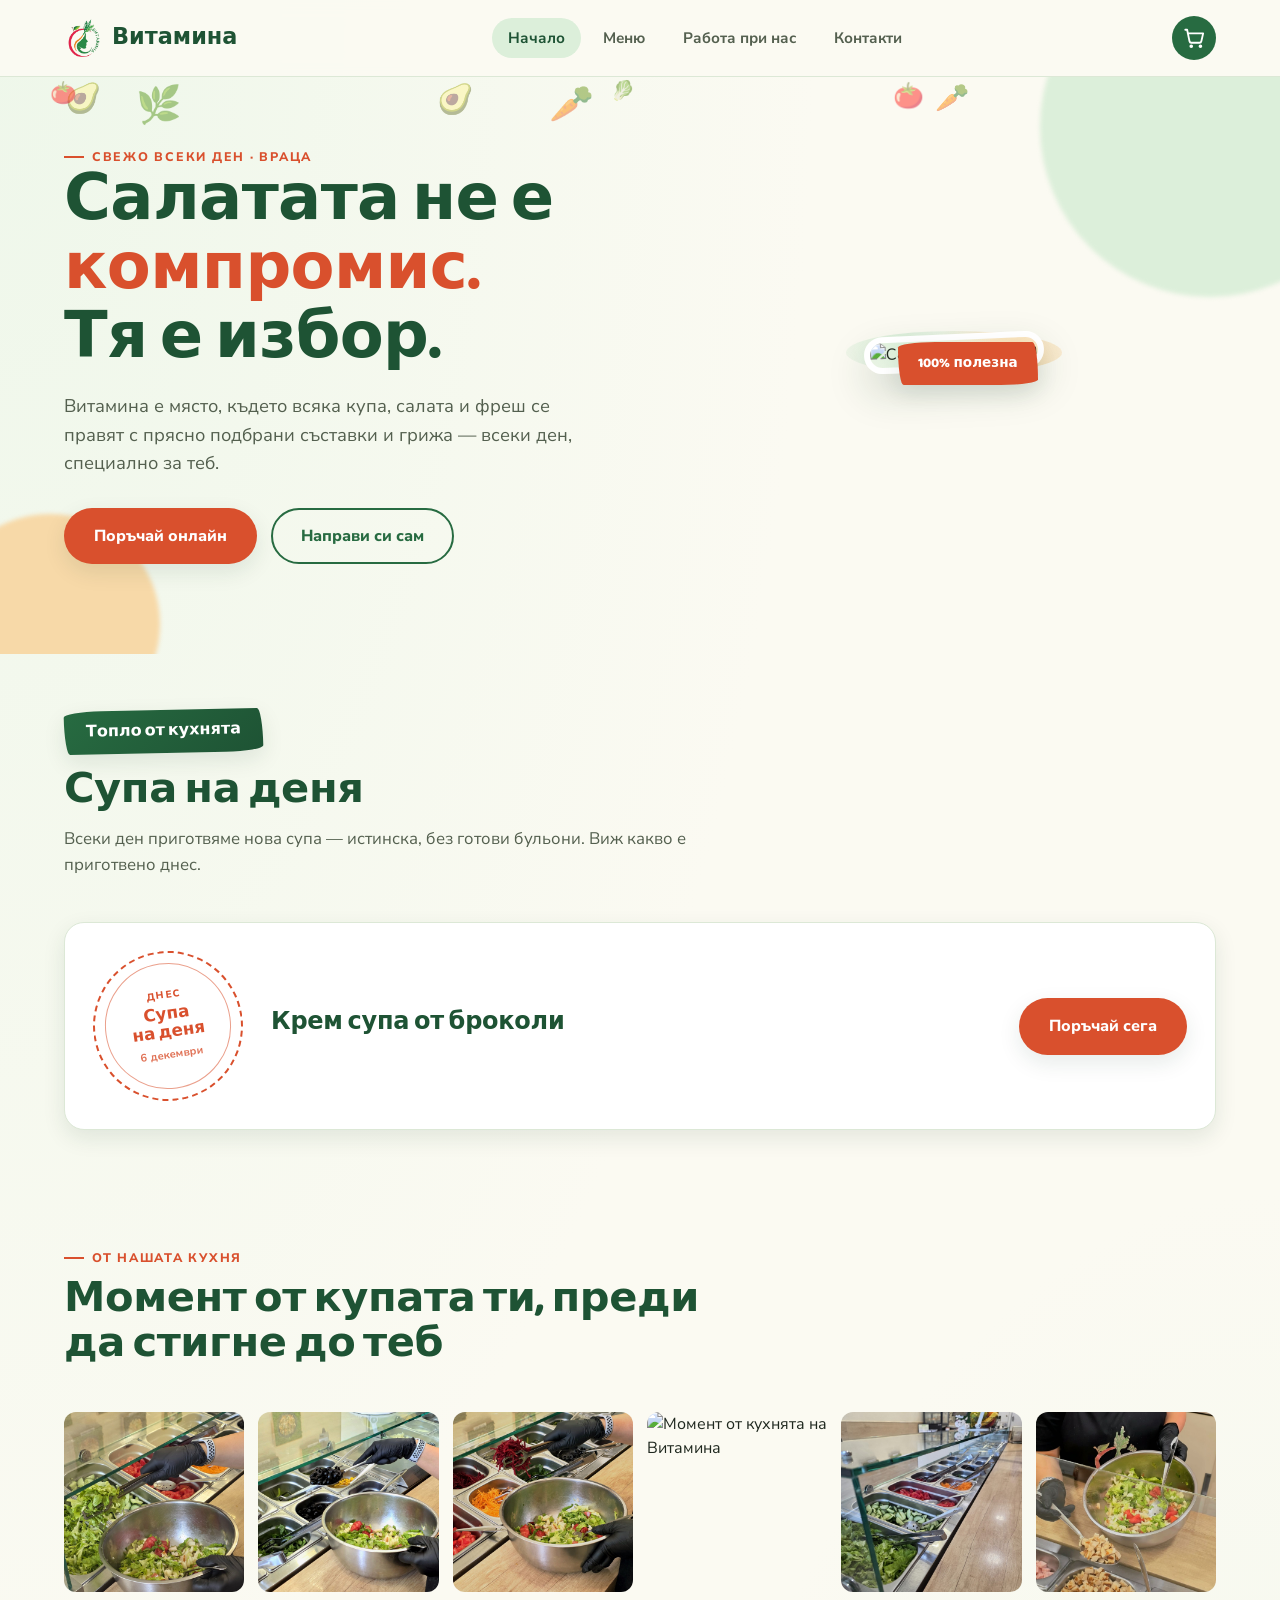
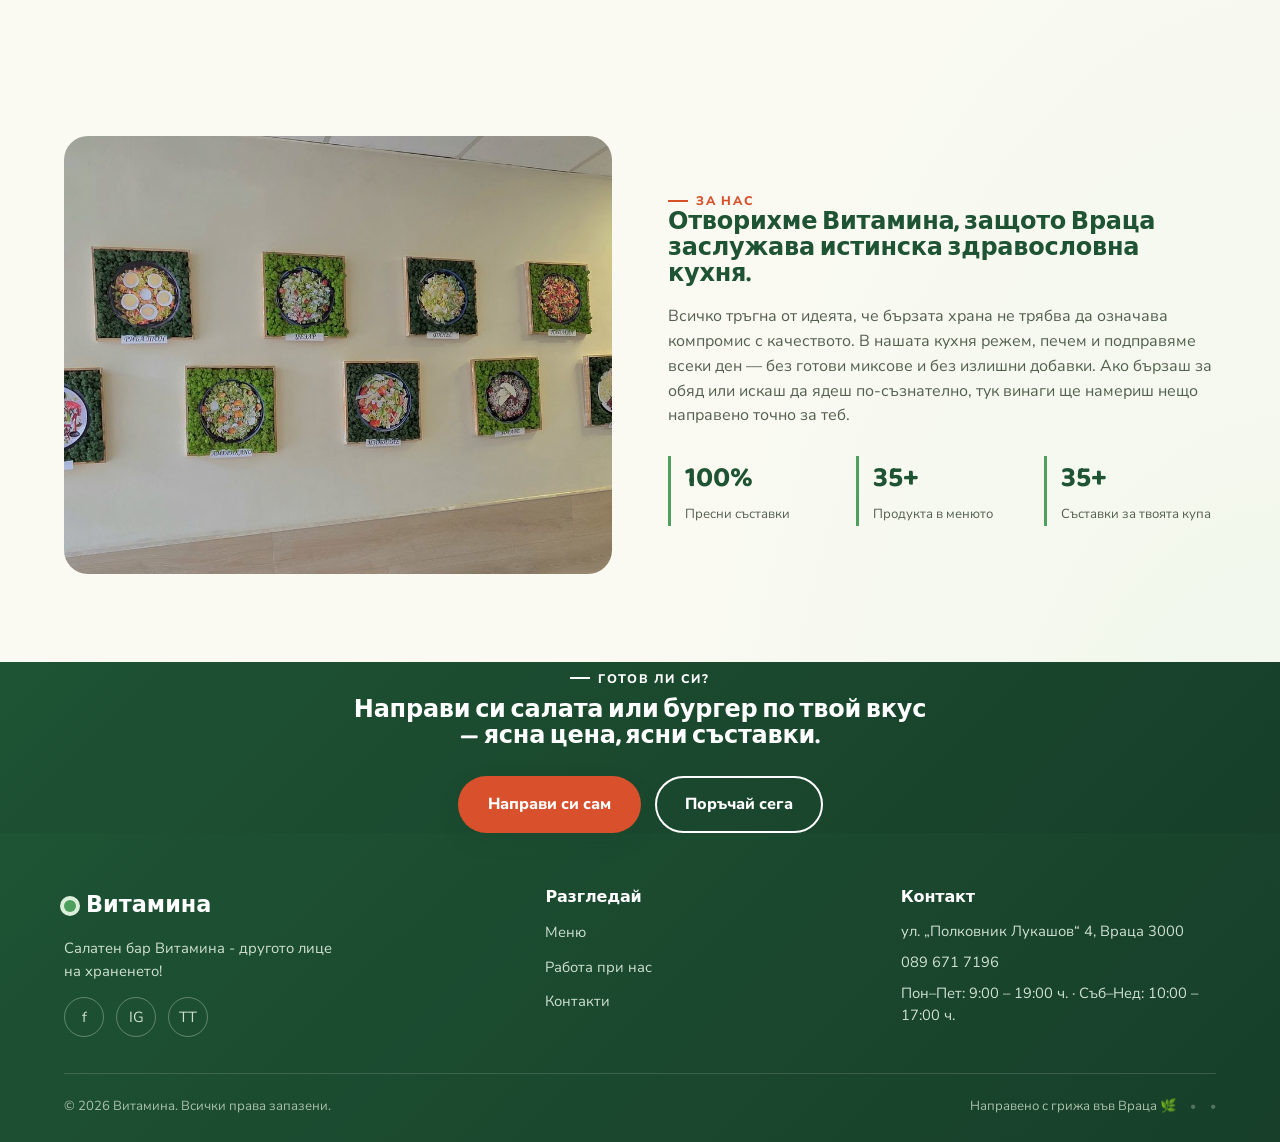
==== commit 906838b8: "Спиране на супите от админ панела, поръчки извън работно време, поправка за iPhone" ====
--- a/index.html
+++ b/index.html
@@ -24,7 +24,7 @@
 
 <link rel="preconnect" href="https://fonts.googleapis.com">
 <link href="https://fonts.googleapis.com/css2?family=Baloo+2:wght@500;600;700;800&family=Nunito+Sans:ital,wght@0,400;0,600;0,700;0,800;1,600&display=swap" rel="stylesheet">
-<link rel="stylesheet" href="css/style.css">
+<link rel="stylesheet" href="css/style.css?v=20261012">
 <link rel="icon" href="favicon.ico" sizes="any">
 <link rel="icon" href="logo-vitamina.png" type="image/png">
 
@@ -201,7 +201,7 @@
 </footer>
 
 <script src="https://cdn.jsdelivr.net/npm/@supabase/supabase-js@2/dist/umd/supabase.js" defer></script>
-<script src="js/data.js" defer></script>
-<script src="js/script.js" defer></script>
+<script src="js/data.js?v=20261012" defer></script>
+<script src="js/script.js?v=20261012" defer></script>
 </body>
 </html>
--- a/css/style.css
+++ b/css/style.css
@@ -841,6 +841,53 @@
   background:var(--green-100); border-radius:16px;
 }
 
+/* Лента за връзка с термо принтера в админ панела */
+.printer-bar{
+  display:flex; align-items:center; gap:14px; flex-wrap:wrap;
+  margin-bottom:8px; padding:14px 18px;
+  background:var(--cream-card); border:1.5px solid var(--line); border-radius:16px;
+}
+
+/* Скрит на екрана контейнер, който се форматира като касова бележка само при печат */
+#printReceipt{ display:none; }
+@media print{
+  body > *:not(#printReceipt){ display:none !important; }
+  #printReceipt{
+    display:block;
+    position:static;
+    width:76mm;
+    padding:4mm;
+    font-family:'Courier New', monospace;
+    font-size:13px;
+    line-height:1.4;
+    color:#000;
+  }
+  #printReceipt h1{ font-size:18px; text-align:center; margin:0 0 2px; letter-spacing:1px; }
+  #printReceipt .receipt-sub{ text-align:center; font-size:12px; margin:0 0 8px; }
+  #printReceipt .receipt-line{ border-top:1px dashed #000; margin:8px 0; }
+  #printReceipt .receipt-row{ margin:3px 0; }
+  #printReceipt .receipt-label{ font-weight:700; }
+  #printReceipt .receipt-total{ font-weight:700; font-size:15px; margin-top:8px; }
+  #printReceipt .receipt-header-row{ display:flex; justify-content:space-between; align-items:baseline; gap:8px; margin:4px 0 2px; }
+  #printReceipt .receipt-name{ font-weight:700; font-size:16px; }
+  #printReceipt .receipt-time{ font-weight:700; font-size:16px; }
+  #printReceipt .receipt-meta{ font-size:11px; margin:0 0 4px; }
+  #printReceipt .receipt-item-row{ font-weight:700; font-size:14px; margin:6px 0 2px; }
+  #printReceipt .receipt-sub-row{ margin:2px 0 2px 6px; font-size:13px; }
+  #printReceipt .receipt-note-box{
+    background:#d9d9d9;
+    -webkit-print-color-adjust:exact;
+    print-color-adjust:exact;
+    border:1px solid #000;
+    border-radius:3px;
+    padding:3px 6px;
+    margin:4px 0 2px 6px;
+    font-size:12px;
+    font-weight:700;
+  }
+  @page{ margin:0; size:80mm auto; }
+}
+
 .pause-overlay{
   position:fixed; inset:0; z-index:1100;
   background:rgba(23,63,41,0.45);
@@ -956,4 +1003,97 @@
 @media (max-width:480px){
   .ingredient{ padding:12px 10px; border-radius:12px; }
   .menu-tab{ padding:10px 12px; }
-}+}
+/* =========================================================
+   Поръчай отново и Запазени любими (тънка лента, без да е в центъра)
+   ========================================================= */
+.reorder-wrap{ padding-top:0; padding-bottom:0; }
+.reorder-bar{
+  display:flex; align-items:center; justify-content:space-between;
+  gap:8px 16px; flex-wrap:wrap;
+  margin:14px 0 4px; padding:10px 14px;
+  background:var(--green-100); border:1px solid var(--line); border-radius:14px;
+}
+.reorder-info{ display:flex; flex-direction:column; min-width:0; }
+.reorder-title{ font-weight:800; font-size:0.92rem; color:var(--green-800); }
+.reorder-sub{ font-size:0.8rem; color:var(--charcoal-soft); }
+.reorder-actions{ display:flex; gap:8px; flex-wrap:wrap; }
+.reorder-actions .btn{ padding:7px 14px; font-size:0.82rem; }
+#reorderMount .reorder-bar{ margin-top:0; margin-bottom:16px; }
+.cart-list + .cart-empty + #reorderMount .reorder-bar{ margin-top:12px; }
+
+.reorder-modal{ max-width:440px; }
+.reorder-list{
+  max-height:min(40vh, 280px); overflow-y:auto;
+  border:1px solid var(--line); border-radius:12px;
+  padding:2px 12px; background:var(--green-100);
+}
+.reorder-row{ padding:9px 0; border-bottom:1px solid var(--line); }
+.reorder-row:last-child{ border-bottom:none; }
+.reorder-row-main{ display:flex; gap:8px; align-items:baseline; font-size:0.9rem; }
+.reorder-qty{ font-weight:800; color:var(--green-700); white-space:nowrap; }
+.reorder-name{ flex:1; min-width:0; font-weight:700; }
+.reorder-price{ white-space:nowrap; font-weight:700; }
+.reorder-row-sub{
+  font-size:0.78rem; color:var(--charcoal-soft); margin-top:2px;
+  display:-webkit-box; -webkit-line-clamp:2; line-clamp:2; -webkit-box-orient:vertical; overflow:hidden;
+}
+.reorder-unavailable{
+  font-size:0.8rem; color:#8a4b12; background:#fff3e0;
+  border-radius:10px; padding:8px 10px; margin-top:10px;
+}
+.reorder-total{ display:flex; justify-content:space-between; margin-top:12px; font-weight:800; color:var(--green-800); }
+
+.fav-bar{
+  display:flex; align-items:center; gap:8px 12px; flex-wrap:wrap;
+  margin-bottom:22px; padding:10px 14px;
+  background:var(--green-100); border:1px solid var(--line); border-radius:14px;
+}
+.fav-label{ font-weight:800; font-size:0.85rem; color:var(--green-800); }
+.fav-chips{ display:flex; gap:8px; flex-wrap:wrap; min-width:0; }
+.fav-chip{
+  display:inline-flex; align-items:stretch; max-width:100%;
+  background:#fff; border:1.5px solid var(--green-400); border-radius:999px; overflow:hidden;
+}
+.fav-chip-load{
+  border:none; background:transparent; cursor:pointer;
+  padding:7px 12px; font:inherit; font-weight:700; font-size:0.85rem; color:var(--green-800);
+  max-width:220px; overflow:hidden; text-overflow:ellipsis; white-space:nowrap;
+}
+.fav-chip-load:hover{ background:var(--green-100); }
+.fav-chip-del{
+  border:none; border-left:1px solid var(--line); background:transparent; cursor:pointer;
+  width:30px; color:var(--charcoal-soft); font-size:1rem; line-height:1;
+}
+.fav-chip-del:hover{ background:#fde8e8; color:#a02020; }
+
+.note-modal input[type="text"]{
+  width:100%; border:1.5px solid var(--line); border-radius:14px;
+  padding:12px 14px; font-family:var(--font-body); font-size:0.92rem;
+  color:var(--charcoal); background:var(--green-100);
+  transition:border-color 0.15s ease, box-shadow 0.15s ease;
+}
+.note-modal input[type="text"]:focus{
+  outline:none; border-color:var(--green-500); box-shadow:0 0 0 3px var(--green-200); background:#fff;
+}
+@media (max-width:640px){
+  .reorder-bar{ padding:10px 12px; }
+  .reorder-actions{ width:100%; }
+  .reorder-actions .btn{ flex:1; text-align:center; }
+  .fav-chip-load{ max-width:170px; }
+}
+
+/* Супи: изчерпано количество */
+.soup-soldout-note{
+  display:inline-block; margin-top:6px; padding:3px 10px;
+  background:#fff3e0; color:#8a4b12; border-radius:999px;
+  font-size:0.8rem; font-weight:800;
+}
+.menu-item.sold-out .menu-item-photo,
+.menu-item.sold-out .img-placeholder{ opacity:0.55; }
+.menu-item.sold-out .price{ opacity:0.6; }
+.menu-item.sold-out [data-add]:disabled,
+#detailPanel [data-add-detail]:disabled{
+  opacity:1; background:#f3eadb; color:#8a4b12; border-color:#e5d3b3; cursor:not-allowed;
+}
+.cart-line-soldout{ margin-top:6px; font-size:0.82rem; font-weight:700; color:#a02020; }
